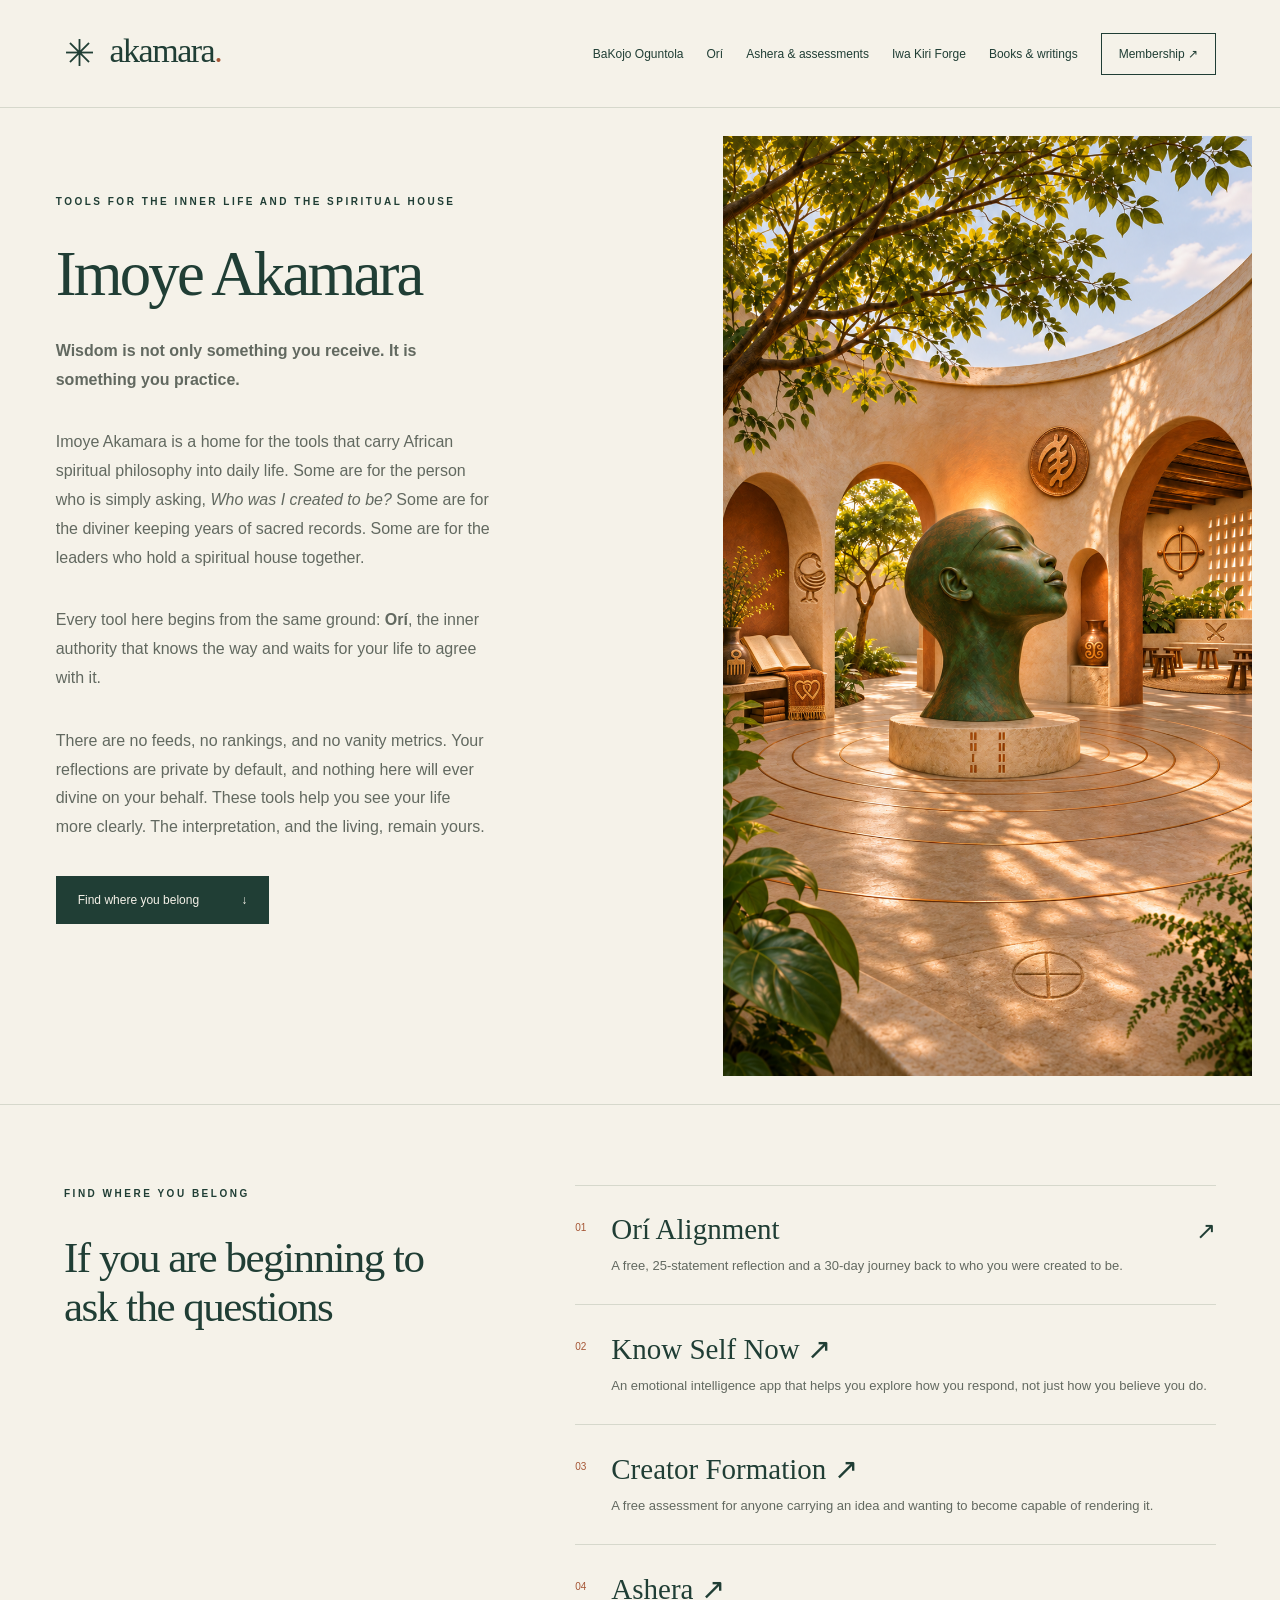
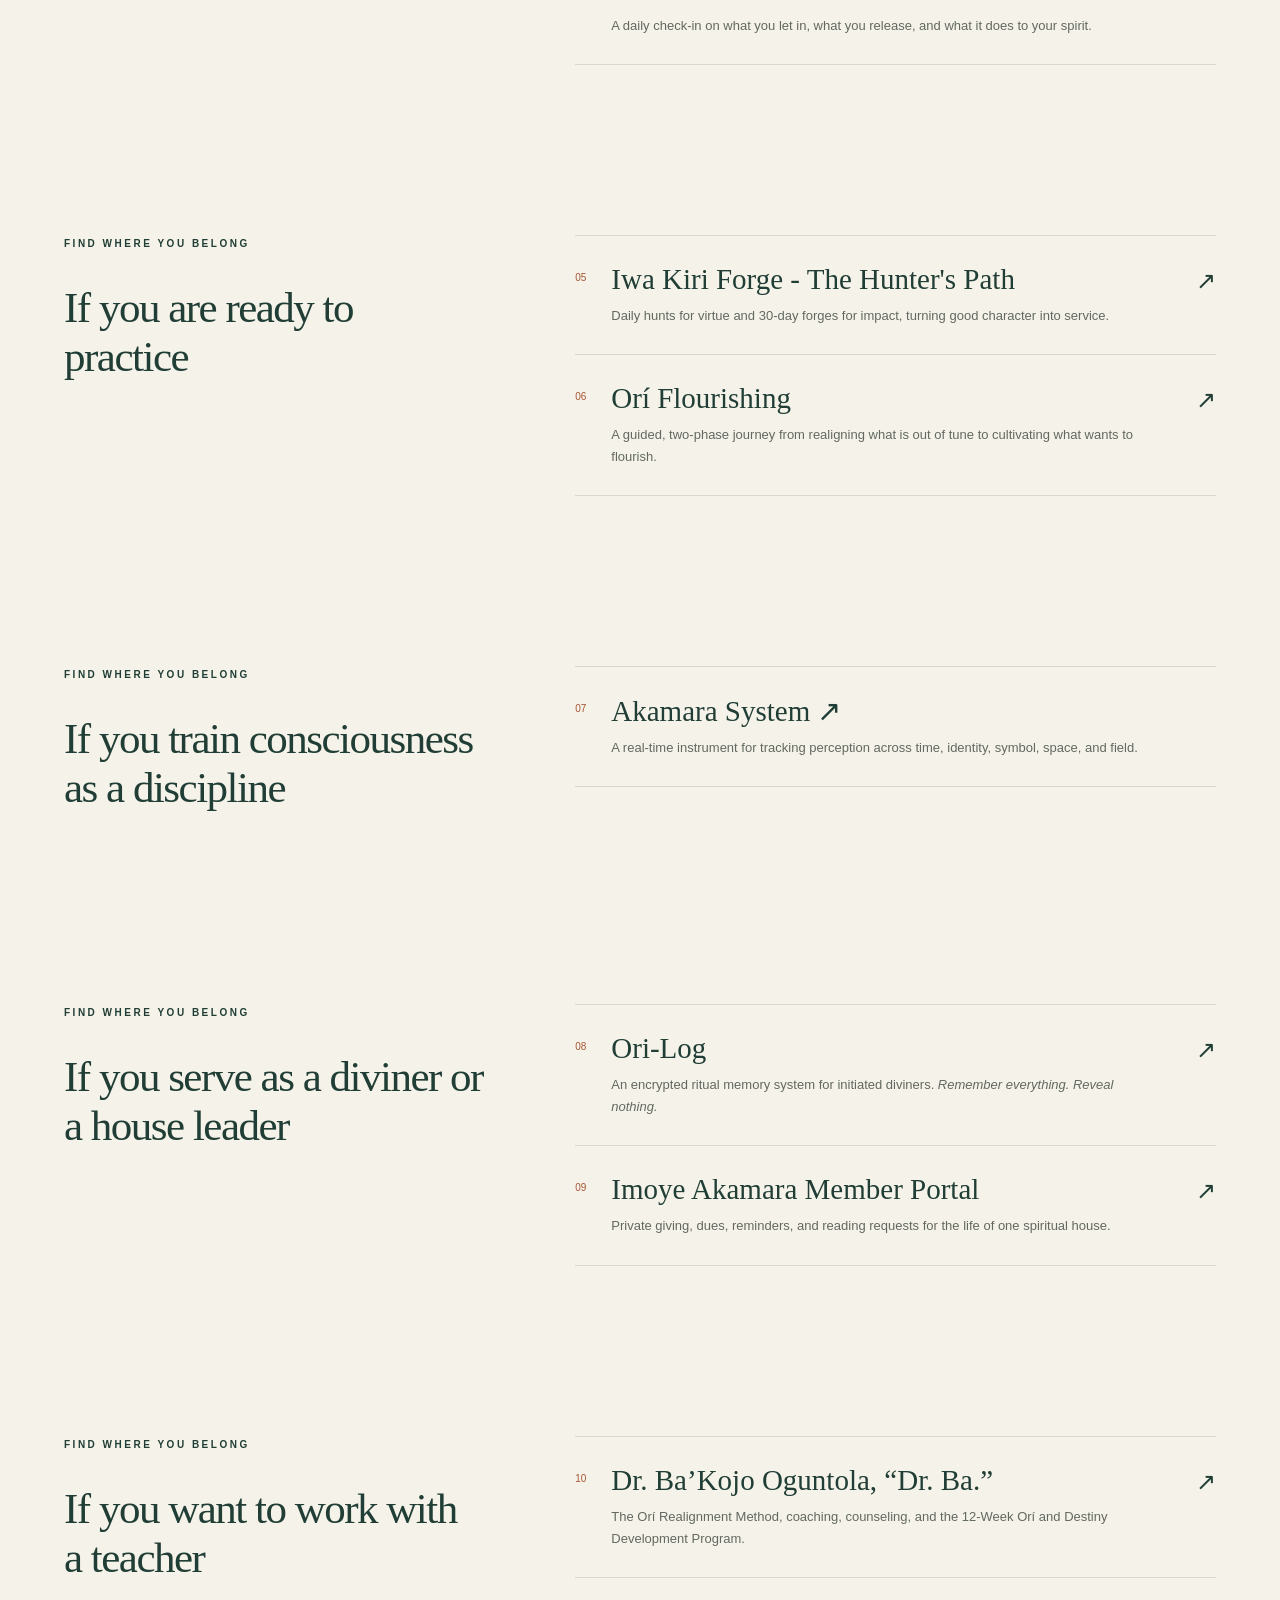
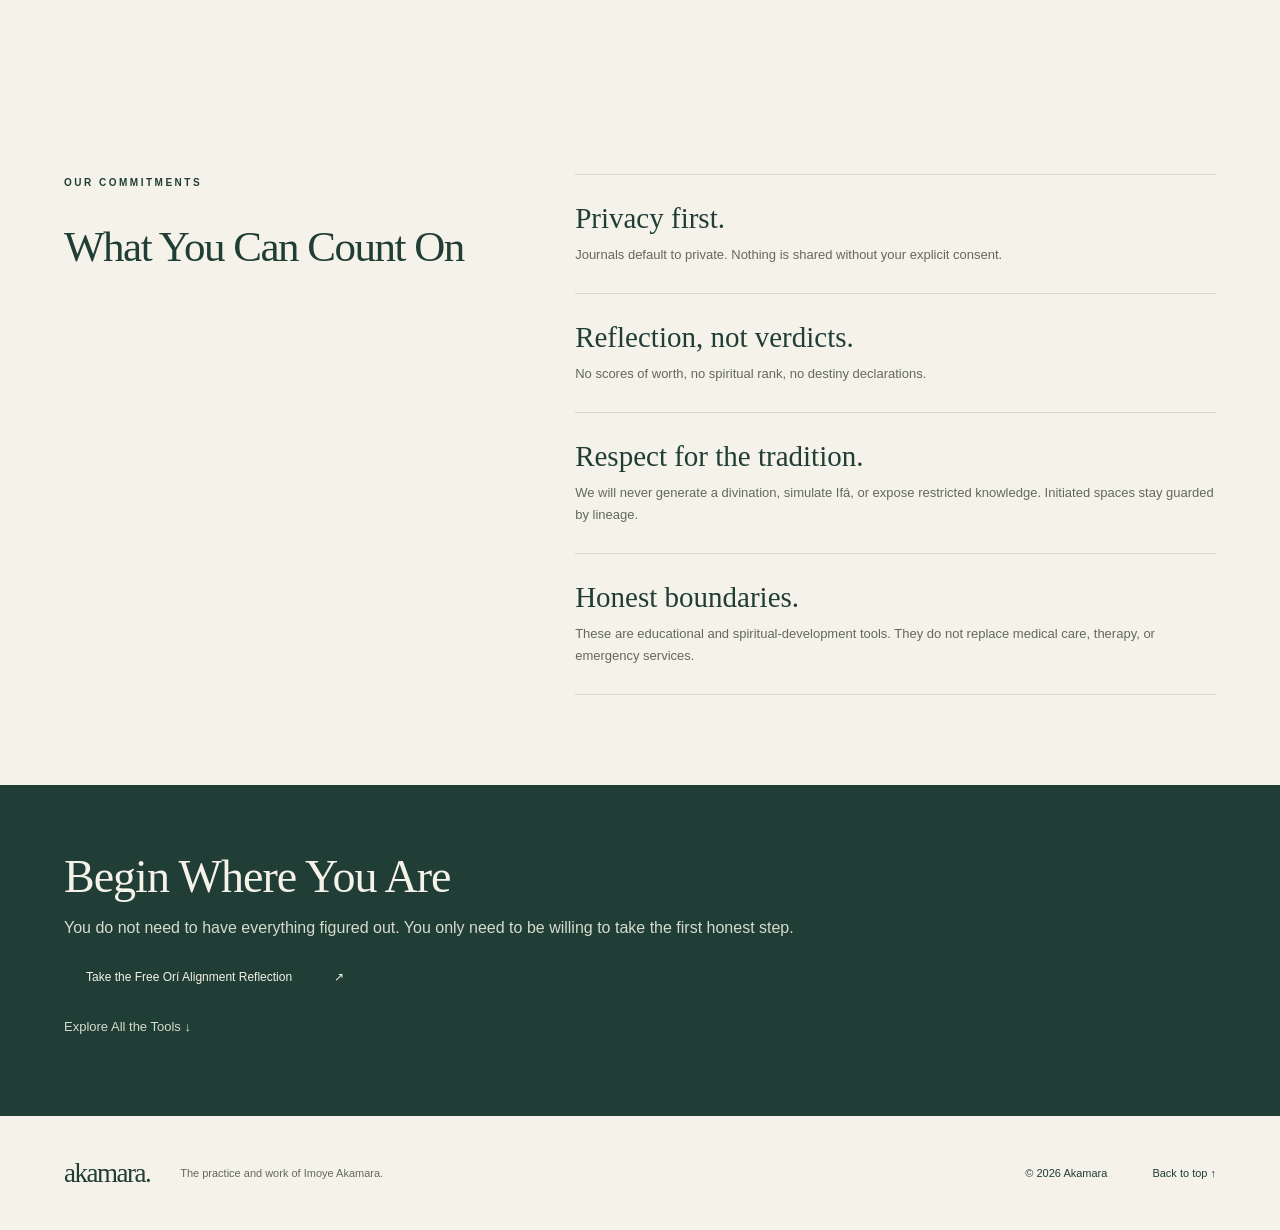
==== index.html @ 1b60354b "Update membership link to external portal" ====
<!doctype html>
<html lang="en">
<head>
  <meta charset="utf-8">
  <meta name="viewport" content="width=device-width, initial-scale=1">
  <title>Imoye Akamara | Tools for the Inner Life and the Spiritual House</title>
  <meta name="description" content="Tools that carry African spiritual philosophy into daily life, grounded in Orí: reflection, practice, sacred records, and spiritual community.">
  <meta name="theme-color" content="#203e35">
  <link rel="icon" href="images/favicon.svg" type="image/svg+xml">
  <link rel="stylesheet" href="styles.css">
  <script src="script.js" defer></script>
</head>
<body>
  <a class="skip" href="#main">Skip to content</a>

  <header>
    <a class="brand" href="index.html" aria-label="Akamara home">
      <span class="brand-mark" aria-hidden="true">✳</span>
      akamara<span class="brand-dot">.</span>
    </a>

    <button
      class="menu-toggle"
      aria-expanded="false"
      aria-controls="navigation"
    >Menu</button>

    <nav id="navigation" aria-label="Main navigation">
      <a href="bakojo-oguntola.html">BaKojo Oguntola</a>
      <a href="ori.html">Orí</a>
<a href="asera.html">Ashera &amp; assessments</a>
      <a href="iwakiri-forge.html">Iwa Kiri Forge</a>
      <a href="books.html">Books &amp; writings</a>
      <a class="membership" href="membership.html">Membership ↗</a>
    </nav>
  </header>

  <main id="main">
    <section class="hero" aria-labelledby="home-title">
      <div class="hero-copy">
        <p class="eyebrow">TOOLS FOR THE INNER LIFE AND THE SPIRITUAL HOUSE</p>

        <h1 id="home-title">Imoye Akamara</h1>

        <p class="intro">
          <strong>Wisdom is not only something you receive.
          It is something you practice.</strong>
        </p>

        <p class="intro">
          Imoye Akamara is a home for the tools that carry African
          spiritual philosophy into daily life. Some are for the person
          who is simply asking, <em>Who was I created to be?</em>
          Some are for the diviner keeping years of sacred records.
          Some are for the leaders who hold a spiritual house together.
        </p>

        <p class="intro">
          Every tool here begins from the same ground:
          <strong>Orí</strong>, the inner authority that knows the way
          and waits for your life to agree with it.
        </p>

        <p class="intro">
          There are no feeds, no rankings, and no vanity metrics.
          Your reflections are private by default, and nothing here
          will ever divine on your behalf. These tools help you see
          your life more clearly. The interpretation, and the living,
          remain yours.
        </p>

        <a class="button" href="#explore">
          Find where you belong <span aria-hidden="true">↓</span>
        </a>
      </div>

      <div class="art" aria-hidden="true">
        <div class="orbit orbit-one"></div>
        <div class="orbit orbit-two"></div>
        <div class="orbit orbit-three"></div>
        <div class="seed"></div>
        <span class="art-label">AKAMARA / AN EVOLVING PRACTICE</span>
        <span class="art-cross">+</span>
      </div>
    </section>

    <section class="directory" id="explore" aria-labelledby="explore-title">
      <div class="section-heading">
        <p class="eyebrow">FIND WHERE YOU BELONG</p>
        <h2 id="explore-title">If you are beginning to ask the questions</h2>
      </div>

      <div class="entries">
        <a class="entry" href="ori.html#ori-alignment">
          <span class="number">01</span>
          <div>
            <h3>Orí Alignment</h3>
            <p>
              A free, 25-statement reflection and a 30-day journey
              back to who you were created to be.
            </p>
          </div>
          <span class="arrow" aria-hidden="true">↗</span>
        </a>

        <article class="entry">
          <span class="number">02</span>
          <div>
<h3><a href="https://know-self-pulse.base44.app">Know Self Now ↗</a></h3>
           <p>
  An emotional intelligence app that helps you explore
  how you respond, not just how you believe you do.
</p>
          </div>
        </article>

        <article class="entry">
          <span class="number">03</span>
          <div>
<h3><a href="https://become-creator.base44.app">Creator Formation ↗</a></h3>
            <p>
              A free assessment for anyone carrying an idea and
              wanting to become capable of rendering it.
            </p>
          </div>
        </article>

        <article class="entry">
          <span class="number">04</span>
          <div>
<h3><a href="https://ashera.base44.app">Ashera ↗</a></h3>
            <p>
              A daily check-in on what you let in, what you release,
              and what it does to your spirit.
            </p>
          </div>
        </article>
      </div>
    </section>

    <section class="directory" aria-labelledby="practice-title">
      <div class="section-heading">
        <p class="eyebrow">FIND WHERE YOU BELONG</p>
        <h2 id="practice-title">If you are ready to practice</h2>
      </div>

      <div class="entries">
<a class="entry" href="https://iwa-kiri-forge-753a45e7.base44.app">
  <span class="number">05</span>
          <div>
<h3>Iwa Kiri Forge - The Hunter's Path</h3>
            <p>
              Daily hunts for virtue and 30-day forges for impact,
              turning good character into service.
            </p>
          </div>
          <span class="arrow" aria-hidden="true">↗</span>
        </a>

<a class="entry" href="https://ori-path-flow.base44.app">
  <span class="number">06</span>
          <div>
            <h3>Orí Flourishing</h3>
            <p>
              A guided, two-phase journey from realigning what is
              out of tune to cultivating what wants to flourish.
            </p>
          </div>
          <span class="arrow" aria-hidden="true">↗</span>
        </a>
      </div>
    </section>

    <section class="directory" aria-labelledby="consciousness-title">
      <div class="section-heading">
        <p class="eyebrow">FIND WHERE YOU BELONG</p>
        <h2 id="consciousness-title">
          If you train consciousness as a discipline
        </h2>
      </div>

      <div class="entries">
        <article class="entry">
          <span class="number">07</span>
          <div>
<h3><a href="https://akamara-ori-path.base44.app">Akamara System ↗</a></h3>
            <p>
              A real-time instrument for tracking perception across
              time, identity, symbol, space, and field.
            </p>
          </div>
        </article>
      </div>
    </section>

    <section class="directory" aria-labelledby="house-title">
      <div class="section-heading">
        <p class="eyebrow">FIND WHERE YOU BELONG</p>
        <h2 id="house-title">
          If you serve as a diviner or a house leader
        </h2>
      </div>

      <div class="entries">
<a class="entry" href="https://ori-log-0d031eff.base44.app">
  <span class="number">08</span>
          <div>
            <h3>Ori-Log</h3>
            <p>
              An encrypted ritual memory system for initiated diviners.
              <em>Remember everything. Reveal nothing.</em>
            </p>
          </div>
          <span class="arrow" aria-hidden="true">↗</span>
        </a>

<a class="entry" href="https://house-steward-flow.base44.app">
  <span class="number">09</span>
          <div>
            <h3>Imoye Akamara Member Portal</h3>
            <p>
              Private giving, dues, reminders, and reading requests
              for the life of one spiritual house.
            </p>
          </div>
          <span class="arrow" aria-hidden="true">↗</span>
        </a>
      </div>
    </section>

    <section class="directory" aria-labelledby="teacher-title">
      <div class="section-heading">
        <p class="eyebrow">FIND WHERE YOU BELONG</p>
        <h2 id="teacher-title">If you want to work with a teacher</h2>
      </div>

      <div class="entries">
        <a class="entry" href="bakojo-oguntola.html">
          <span class="number">10</span>
          <div>
            <h3>Dr. Ba’Kojo Oguntola, “Dr. Ba.”</h3>
            <p>
              The Orí Realignment Method, coaching, counseling,
              and the 12-Week Orí and Destiny Development Program.
            </p>
          </div>
          <span class="arrow" aria-hidden="true">↗</span>
        </a>
      </div>
    </section>

    <section class="directory" aria-labelledby="commitments-title">
      <div class="section-heading">
        <p class="eyebrow">OUR COMMITMENTS</p>
        <h2 id="commitments-title">What You Can Count On</h2>
      </div>

      <div class="entries">
        <article class="entry">
          <div>
            <h3>Privacy first.</h3>
            <p>
              Journals default to private. Nothing is shared
              without your explicit consent.
            </p>
          </div>
        </article>

        <article class="entry">
          <div>
            <h3>Reflection, not verdicts.</h3>
            <p>
              No scores of worth, no spiritual rank,
              no destiny declarations.
            </p>
          </div>
        </article>

        <article class="entry">
          <div>
            <h3>Respect for the tradition.</h3>
            <p>
              We will never generate a divination, simulate Ifá,
              or expose restricted knowledge. Initiated spaces
              stay guarded by lineage.
            </p>
          </div>
        </article>

        <article class="entry">
          <div>
            <h3>Honest boundaries.</h3>
            <p>
              These are educational and spiritual-development tools.
              They do not replace medical care, therapy,
              or emergency services.
            </p>
          </div>
        </article>
      </div>
    </section>

    <section class="band" aria-labelledby="begin-title">
      <h2 id="begin-title">Begin Where You Are</h2>

      <p>
        You do not need to have everything figured out.
        You only need to be willing to take the first honest step.
      </p>

      <p>
      <a class="button" href="https://imoye-ori-path.base44.app">
          Take the Free Orí Alignment Reflection
          <span aria-hidden="true">↗</span>
        </a>
      </p>

      <p>
        <a class="text-link" href="#explore">Explore All the Tools ↓</a>
      </p>
    </section>
  </main>

  <footer>
    <a class="brand" href="index.html">akamara.</a>
    <p>The practice and work of Imoye Akamara.</p>
    <span>© <span data-year>2026</span> Akamara</span>
    <a href="#main">Back to top ↑</a>
  </footer>
</body>
</html>
---- styles.css ----
:root {
  --paper: #f5f2e9;
  --ink: #203e35;
  --muted: #626960;
  --line: #d6d8cc;
  --copper: #a55635;
}

* {
  box-sizing: border-box;
}

html {
  scroll-behavior: smooth;
}

body {
  margin: 0;
  background: var(--paper);
  color: var(--ink);
  font-family: Arial, Helvetica, sans-serif;
  font-size: 16px;
}

a {
  color: inherit;
  text-decoration: none;
}

a,
button {
  touch-action: manipulation;
}

a:focus-visible,
button:focus-visible {
  outline: 3px solid var(--copper);
  outline-offset: 6px;
}

header {
  min-height: 108px;
  display: flex;
  align-items: center;
  justify-content: space-between;
  gap: 30px;
  padding: 24px 5%;
  border-bottom: 1px solid var(--line);
}

.brand {
  font-family: Georgia, serif;
  font-size: 34px;
  letter-spacing: -1.5px;
  white-space: nowrap;
}

.brand-mark {
  font-size: 37px;
  vertical-align: middle;
  margin-right: 9px;
}

.brand-dot {
  color: var(--copper);
}

nav {
  display: flex;
  align-items: center;
  gap: 23px;
  font-size: 12px;
}

nav a:hover,
nav a[aria-current] {
  color: var(--copper);
}

.membership {
  border: 1px solid var(--ink);
  padding: 13px 17px;
}

.menu-toggle {
  display: none;
}

.hero {
  display: grid;
  grid-template-columns: 1.3fr 1fr;
  min-height: 640px;
  border-bottom: 1px solid var(--line);
}

.hero-copy {
  padding: 85px 7.7% 75px;
}

.eyebrow {
  font-size: 10px;
  letter-spacing: 2.5px;
  font-weight: 600;
  line-height: 1.8;
  margin: 0 0 30px;
}

h1,
h2,
h3 {
  font-family: Georgia, "Times New Roman", serif;
  font-weight: 400;
}

h1 {
  font-size: clamp(46px, 4.9vw, 78px);
  line-height: 1.08;
  letter-spacing: -2.8px;
  margin: 0 0 28px;
}

.intro {
  font-size: 16px;
  line-height: 1.8;
  max-width: 435px;
  color: var(--muted);
  margin-bottom: 34px;
}

.button {
  background: var(--ink);
  color: var(--paper);
  padding: 17px 22px;
  display: inline-flex;
  gap: 42px;
  font-size: 12px;
  align-items: center;
}

.button:hover {
  background: #34594b;
}

.text-link {
  font-size: 13px;
  border-bottom: 1px solid var(--ink);
  padding-bottom: 8px;
}

.art {
  position: relative;
  overflow: hidden;
  background: #e7e8db;
  margin: 28px 28px 28px 0;
  display: grid;
  place-items: center;
  min-height: 450px;
}

.orbit {
  position: absolute;
  border: 1px solid #8e9e84;
  border-radius: 50%;
  width: 330px;
  height: 330px;
}

.orbit-one {
  transform: rotate(-28deg) scaleX(.56);
}

.orbit-two {
  transform: rotate(28deg) scaleX(.56);
}

.orbit-three {
  width: 260px;
  height: 260px;
  border-color: #a6af97;
}

.seed {
  width: 108px;
  height: 180px;
  border-radius: 60% 40% 60% 40%;
  background: var(--ink);
  transform: rotate(26deg);
  box-shadow: 20px 13px 0 -5px #ad6347;
  z-index: 1;
}

.art::before,
.art::after {
  content: "";
  position: absolute;
  background: #bbc3ac;
}

.art::before {
  height: 1px;
  width: 80%;
  top: 50%;
}

.art::after {
  height: 70%;
  width: 1px;
  left: 50%;
}

.art-label {
  position: absolute;
  bottom: 26px;
  left: 28px;
  font-size: 8px;
  letter-spacing: 2px;
}

.art-cross {
  position: absolute;
  top: 22px;
  right: 28px;
  color: var(--copper);
  font-size: 28px;
}

.directory {
  padding: 80px 5% 90px;
  display: grid;
  grid-template-columns: .85fr 1.3fr;
  gap: 8%;
}

.section-heading h2,
.coming h2 {
  font-size: 43px;
  letter-spacing: -1.5px;
  margin: 0 0 22px;
}

.section-heading p:not(.eyebrow),
.coming > p:not(.eyebrow) {
  color: var(--muted);
  line-height: 1.8;
  max-width: 360px;
}

.entry {
  display: flex;
  gap: 25px;
  padding: 27px 0;
  border-top: 1px solid var(--line);
  position: relative;
}

.entry:last-child {
  border-bottom: 1px solid var(--line);
}

a.entry:hover h3 {
  color: var(--copper);
}

.number {
  font-size: 10px;
  color: var(--copper);
  padding-top: 9px;
}

.entry h3 {
  font-size: 29px;
  margin: 0 0 9px;
}

.entry p {
  font-size: 13px;
  line-height: 1.7;
  color: var(--muted);
  margin: 0;
}

.arrow {
  margin-left: auto;
  font-size: 24px;
  padding: 4px 0 0 12px;
}

.status {
  display: inline-block;
  font-size: 10px;
  text-transform: uppercase;
  letter-spacing: 1.5px;
  margin-top: 17px;
  border: 1px solid var(--line);
  padding: 7px 10px;
  color: var(--muted);
}

.band {
  background: var(--ink);
  color: var(--paper);
  padding: 65px 5%;
  position: relative;
}

.band h2 {
  font-size: 46px;
  margin: 0 0 15px;
  letter-spacing: -1px;
}

.band > p:not(.eyebrow) {
  color: #d5dbce;
}

.band .eyebrow {
  color: #bbc9b6;
}

.light {
  background: var(--paper);
  color: var(--ink);
  position: absolute;
  right: 5%;
  top: 45%;
}

.light:hover {
  background: #e0e4d4;
}

.coming {
  padding: 75px 5% 95px;
}

.coming > p:not(.eyebrow) {
  max-width: 560px;
}

footer {
  padding: 40px 5%;
  display: flex;
  align-items: center;
  gap: 30px;
  font-size: 11px;
  flex-wrap: wrap;
}

footer .brand {
  font-size: 27px;
}

footer p {
  color: var(--muted);
  margin-right: auto;
}

footer > a:last-child {
  margin-left: 15px;
}

.skip {
  position: fixed;
  top: -80px;
  left: 12px;
  background: var(--ink);
  color: white;
  padding: 15px;
  z-index: 10;
}

.skip:focus {
  top: 12px;
}

@media (min-width: 1600px) {
  body {
    max-width: 1600px;
    margin: auto;
  }
}

@media (max-width: 1100px) {
  header {
    flex-wrap: wrap;
  }

  nav {
    flex-wrap: wrap;
    gap: 20px;
  }

  .hero {
    min-height: 560px;
  }

  .hero-copy {
    padding-top: 60px;
  }

  .art {
    min-height: 400px;
  }

  .orbit {
    width: 260px;
    height: 260px;
  }

  .orbit-three {
    width: 210px;
    height: 210px;
  }
}

@media (max-width: 720px) {
  header {
    min-height: 85px;
    padding: 20px 6%;
  }

  .brand {
    font-size: 30px;
  }

  .menu-toggle {
    display: block;
    background: none;
    border: 1px solid var(--ink);
    color: var(--ink);
    padding: 10px 14px;
  }

  nav {
    width: 100%;
    display: flex;
    flex-direction: column;
    align-items: stretch;
    gap: 0;
  }

  nav a {
    padding: 14px 0;
    border-top: 1px solid var(--line);
  }

  nav .membership {
    padding: 14px;
    margin-top: 10px;
  }

  .js nav:not(.open) {
    display: none;
  }

  .hero {
    grid-template-columns: 1fr;
  }

  .hero-copy {
    padding: 55px 6% 40px;
  }

  h1 {
    font-size: 49px;
    letter-spacing: -2px;
  }

  .art {
    margin: 0 6% 30px;
    min-height: 330px;
  }

  .directory {
    padding: 55px 6%;
    grid-template-columns: 1fr;
    gap: 28px;
  }

  .section-heading h2 {
    font-size: 37px;
  }

  .section-heading .eyebrow {
    margin-bottom: 18px;
  }

  .entry h3 {
    font-size: 27px;
  }

  .band {
    padding: 50px 6%;
  }

  .band h2 {
    font-size: 37px;
  }

  .light {
    position: static;
    margin-top: 18px;
  }

  .coming {
    padding: 50px 6% 70px;
  }

  footer {
    padding: 35px 6%;
    gap: 20px;
  }

  footer p {
    width: 100%;
    order: 2;
    margin: 0;
  }

  footer > a:last-child {
    margin-left: auto;
  }
}

@media (prefers-reduced-motion: reduce) {
  html {
    scroll-behavior: auto;
  }
}
/* Sanctuary artwork across all pages */
.art {
  min-height: 0;
  aspect-ratio: 9 / 16;
  align-self: center;
  background: url("images/images/akamara-sanctuary.png")
    center / contain no-repeat;
}

.art > * {
  display: none;
}

.art::before,
.art::after {
  content: none;
}
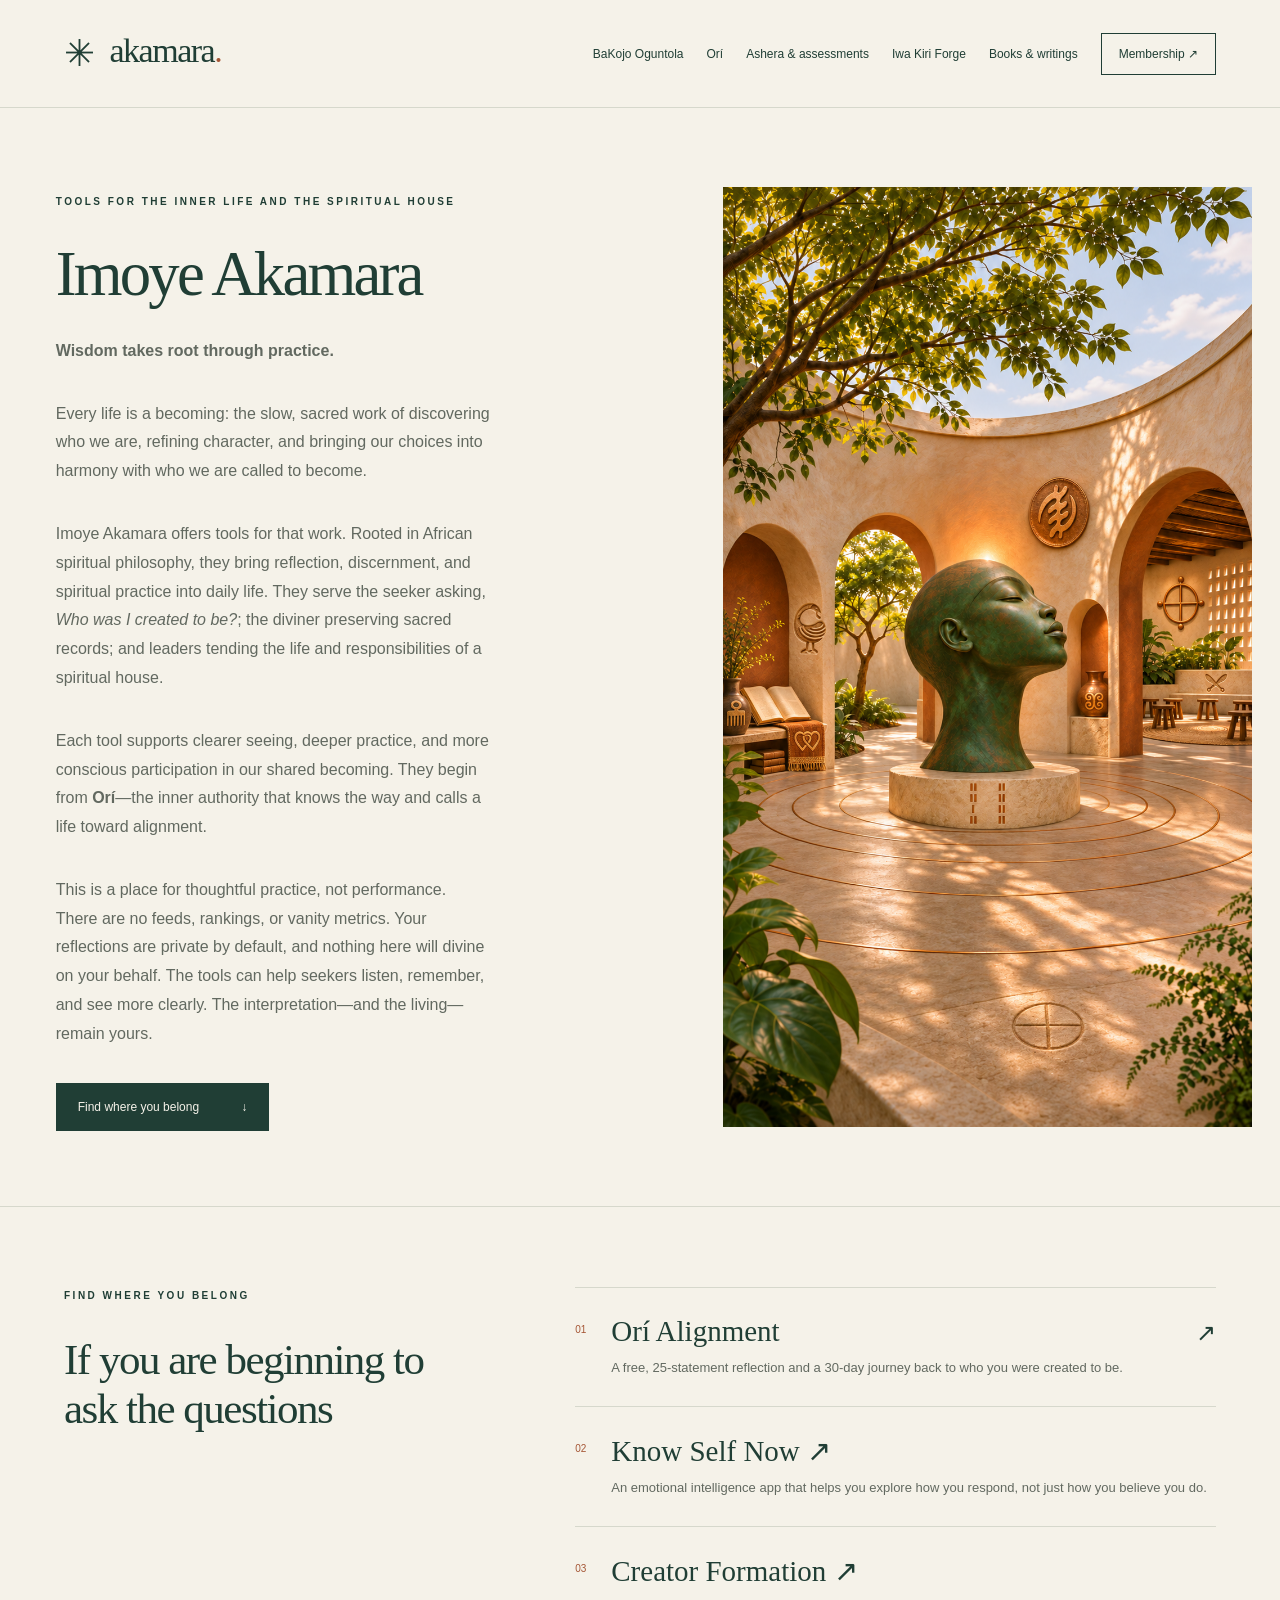
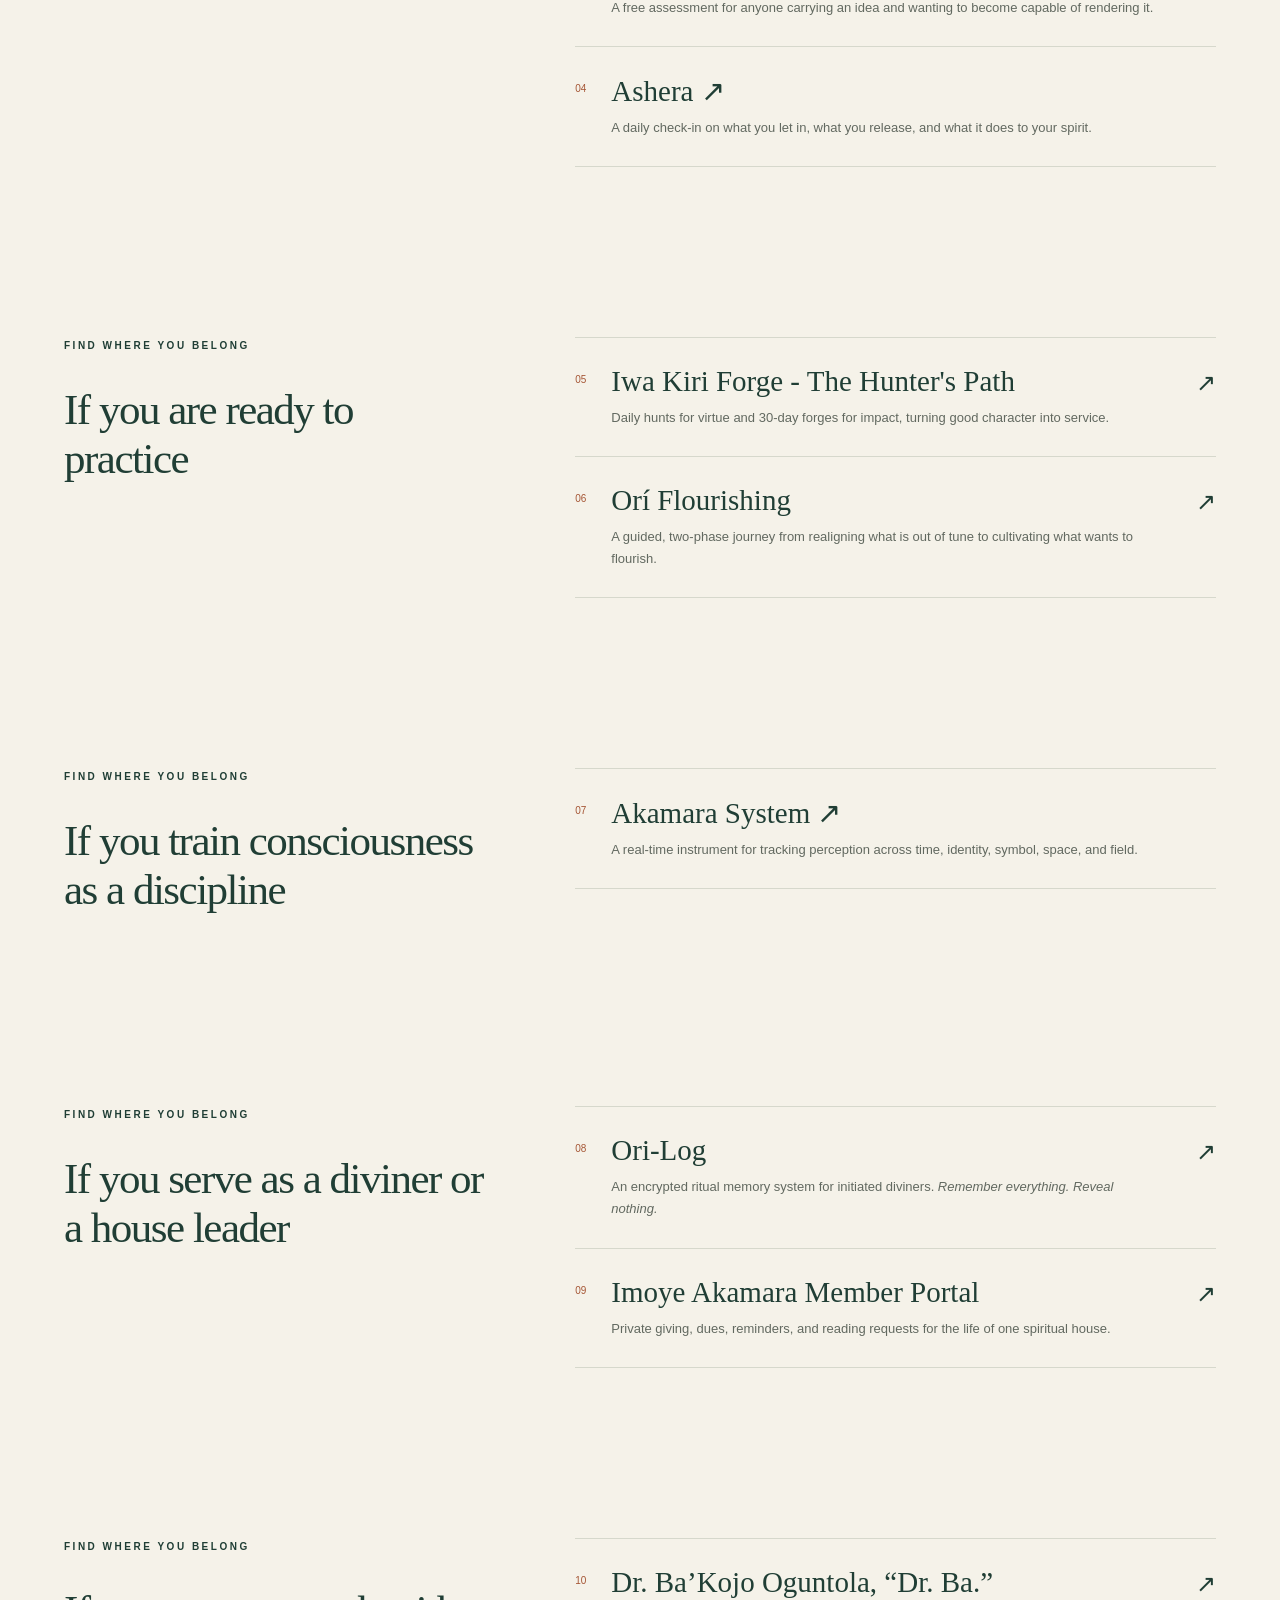
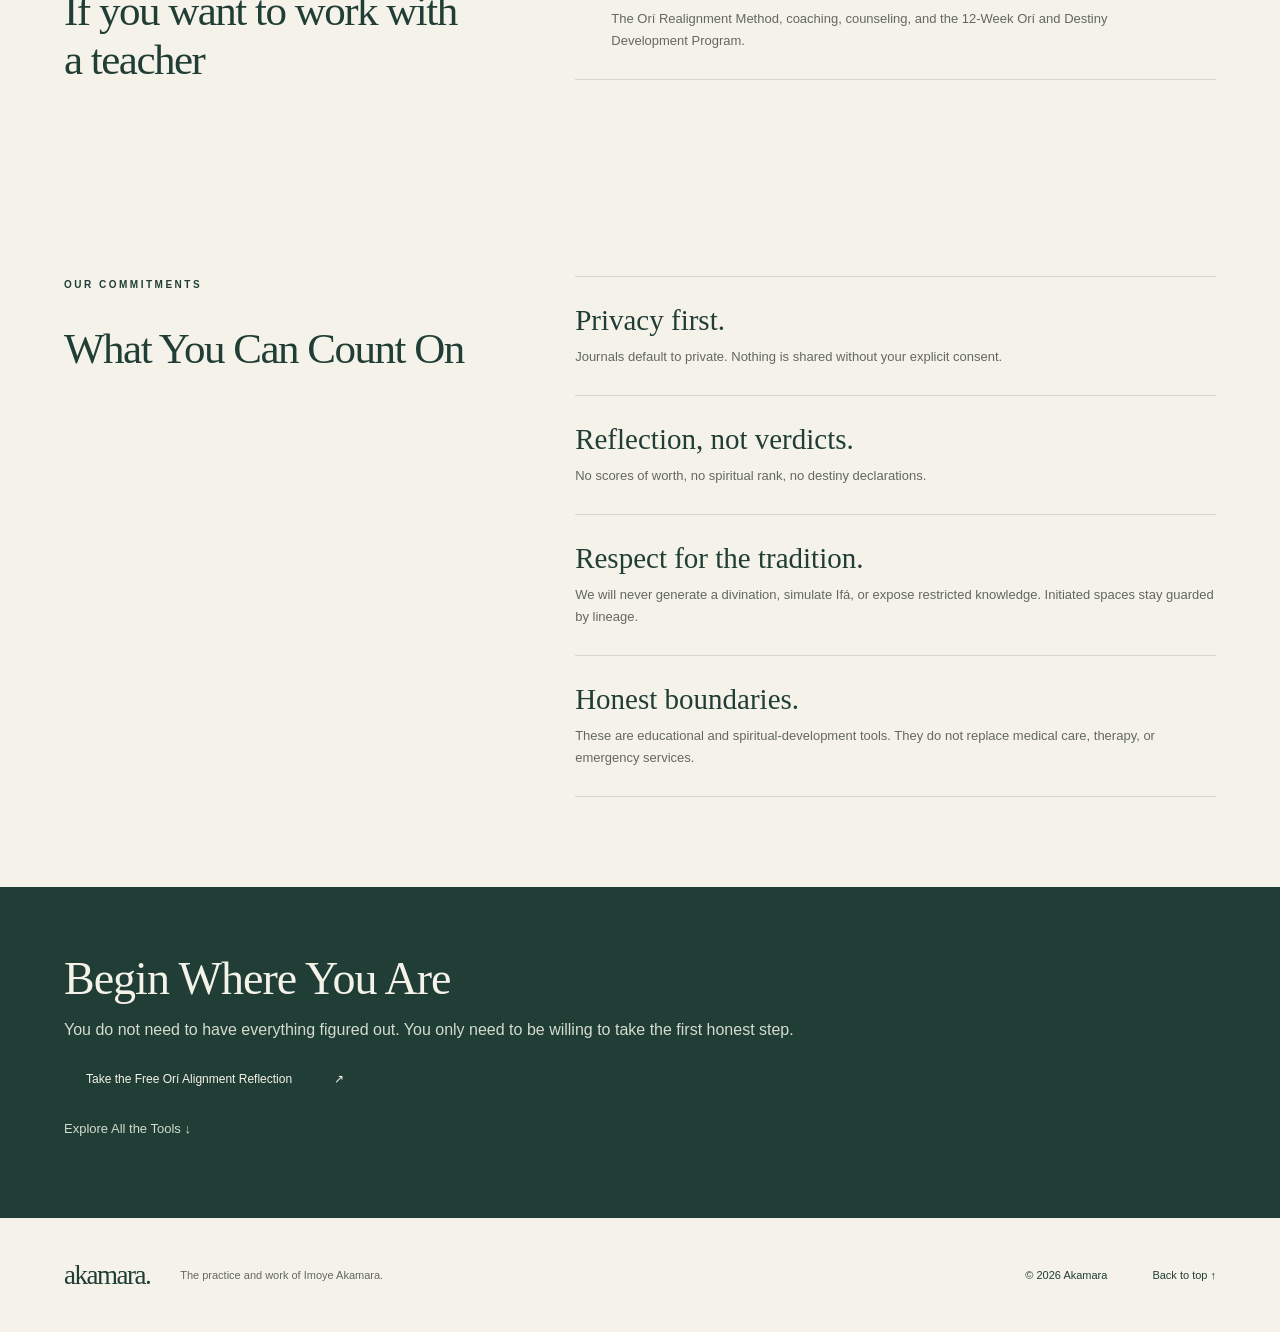
==== commit 5e9dc98a: "Update homepage introduction Updated text content in the hero section for clarity and emphasis." ====
--- a/index.html
+++ b/index.html
@@ -37,42 +37,51 @@
 
   <main id="main">
     <section class="hero" aria-labelledby="home-title">
-      <div class="hero-copy">
-        <p class="eyebrow">TOOLS FOR THE INNER LIFE AND THE SPIRITUAL HOUSE</p>
-
-        <h1 id="home-title">Imoye Akamara</h1>
-
-        <p class="intro">
-          <strong>Wisdom is not only something you receive.
-          It is something you practice.</strong>
-        </p>
-
-        <p class="intro">
-          Imoye Akamara is a home for the tools that carry African
-          spiritual philosophy into daily life. Some are for the person
-          who is simply asking, <em>Who was I created to be?</em>
-          Some are for the diviner keeping years of sacred records.
-          Some are for the leaders who hold a spiritual house together.
-        </p>
-
-        <p class="intro">
-          Every tool here begins from the same ground:
-          <strong>Orí</strong>, the inner authority that knows the way
-          and waits for your life to agree with it.
-        </p>
-
-        <p class="intro">
-          There are no feeds, no rankings, and no vanity metrics.
-          Your reflections are private by default, and nothing here
-          will ever divine on your behalf. These tools help you see
-          your life more clearly. The interpretation, and the living,
-          remain yours.
-        </p>
-
-        <a class="button" href="#explore">
-          Find where you belong <span aria-hidden="true">↓</span>
-        </a>
-      </div>
+     <div class="hero-copy">
+  <p class="eyebrow">
+    TOOLS FOR THE INNER LIFE AND THE SPIRITUAL HOUSE
+  </p>
+
+  <h1 id="home-title">Imoye Akamara</h1>
+
+  <p class="intro">
+    <strong>Wisdom takes root through practice.</strong>
+  </p>
+
+  <p class="intro">
+    Every life is a becoming: the slow, sacred work of discovering
+    who we are, refining character, and bringing our choices into
+    harmony with who we are called to become.
+  </p>
+
+  <p class="intro">
+    Imoye Akamara offers tools for that work. Rooted in African
+    spiritual philosophy, they bring reflection, discernment, and
+    spiritual practice into daily life. They serve the seeker asking,
+    <em>Who was I created to be?</em>; the diviner preserving sacred
+    records; and leaders tending the life and responsibilities of
+    a spiritual house.
+  </p>
+
+  <p class="intro">
+    Each tool supports clearer seeing, deeper practice, and more
+    conscious participation in our shared becoming. They begin
+    from <strong>Orí</strong>—the inner authority that knows the
+    way and calls a life toward alignment.
+  </p>
+
+  <p class="intro">
+    This is a place for thoughtful practice, not performance.
+    There are no feeds, rankings, or vanity metrics. Your reflections
+    are private by default, and nothing here will divine on your
+    behalf. The tools can help seekers listen, remember, and see
+    more clearly. The interpretation—and the living—remain yours.
+  </p>
+
+  <a class="button" href="#explore">
+    Find where you belong <span aria-hidden="true">↓</span>
+  </a>
+</div>
 
       <div class="art" aria-hidden="true">
         <div class="orbit orbit-one"></div>
@@ -91,8 +100,8 @@
       </div>
 
       <div class="entries">
-        <a class="entry" href="ori.html#ori-alignment">
-          <span class="number">01</span>
+<a class="entry" href="https://imoye-ori-path.base44.app">
+  <span class="number">01</span>
           <div>
             <h3>Orí Alignment</h3>
             <p>
@@ -235,8 +244,8 @@
       </div>
 
       <div class="entries">
-        <a class="entry" href="bakojo-oguntola.html">
-          <span class="number">10</span>
+<a class="entry" href="https://ori-align-path.base44.app">
+  <span class="number">10</span>
           <div>
             <h3>Dr. Ba’Kojo Oguntola, “Dr. Ba.”</h3>
             <p>
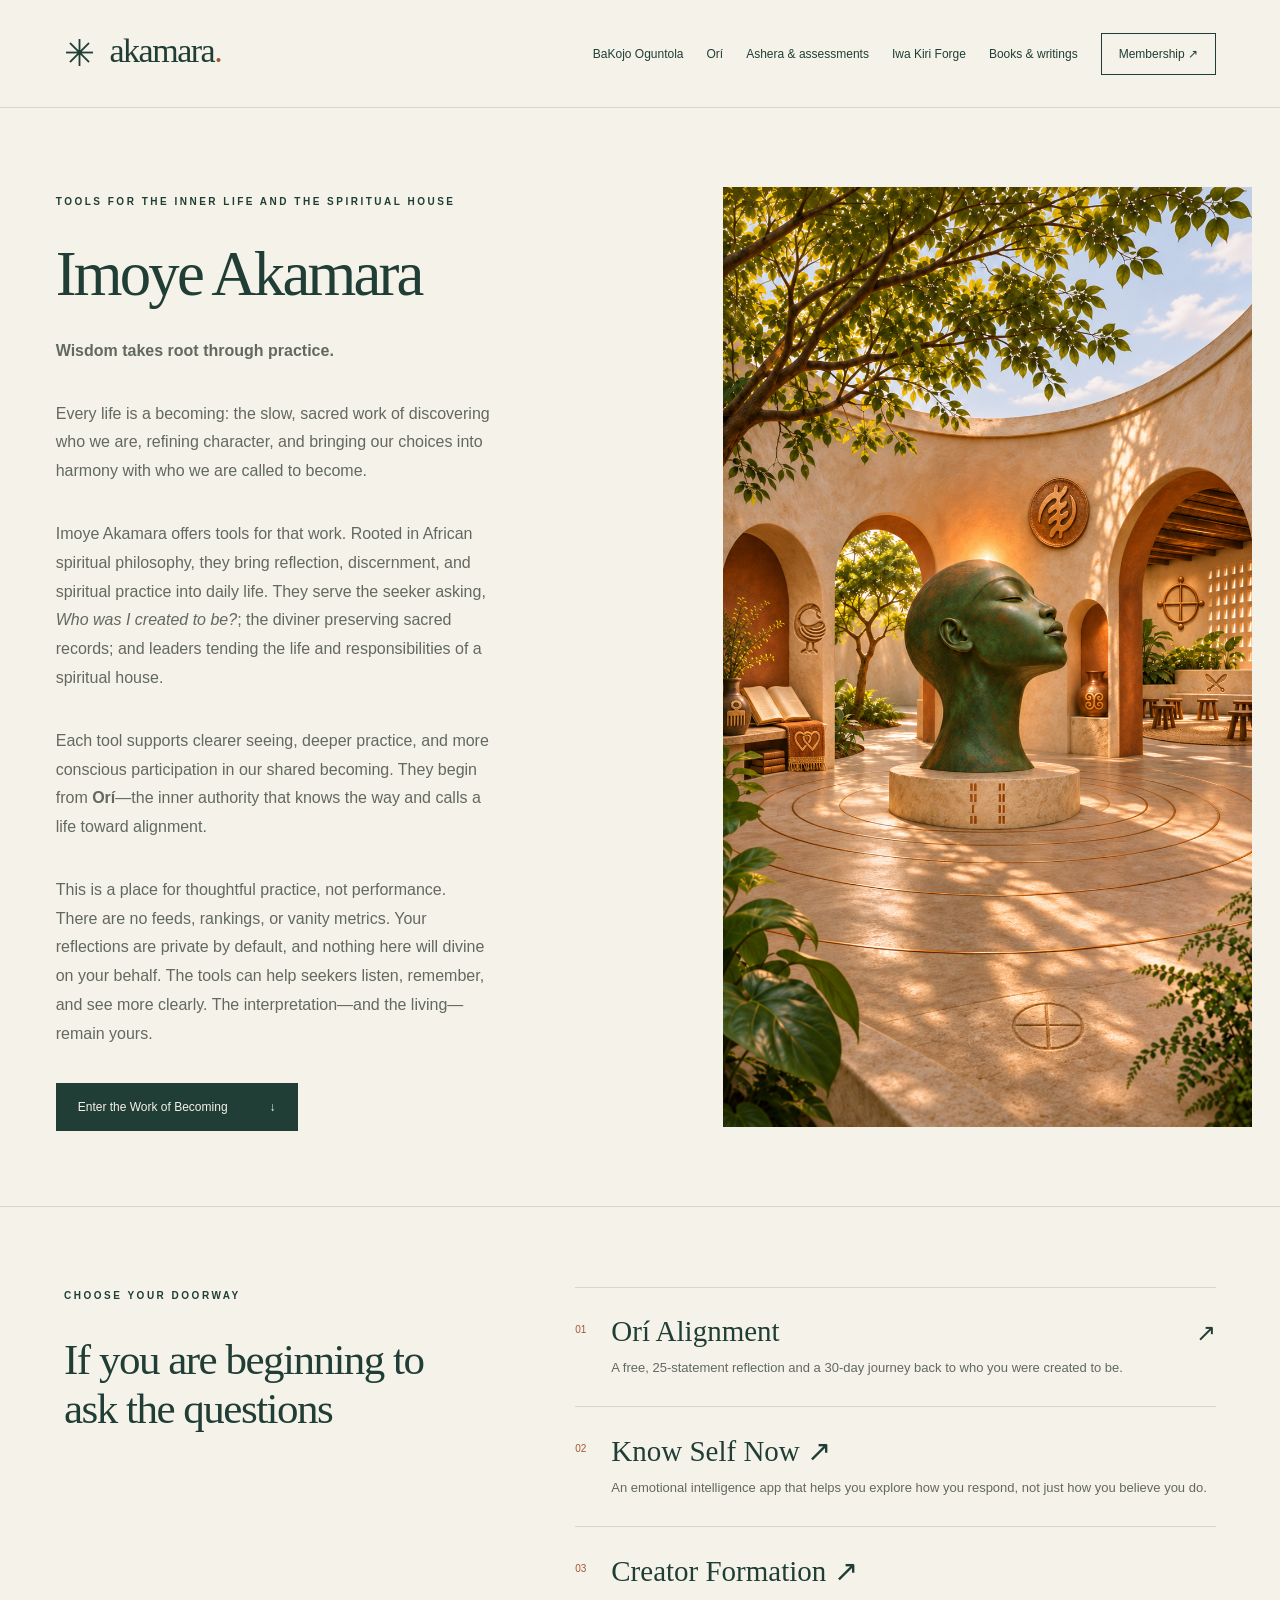
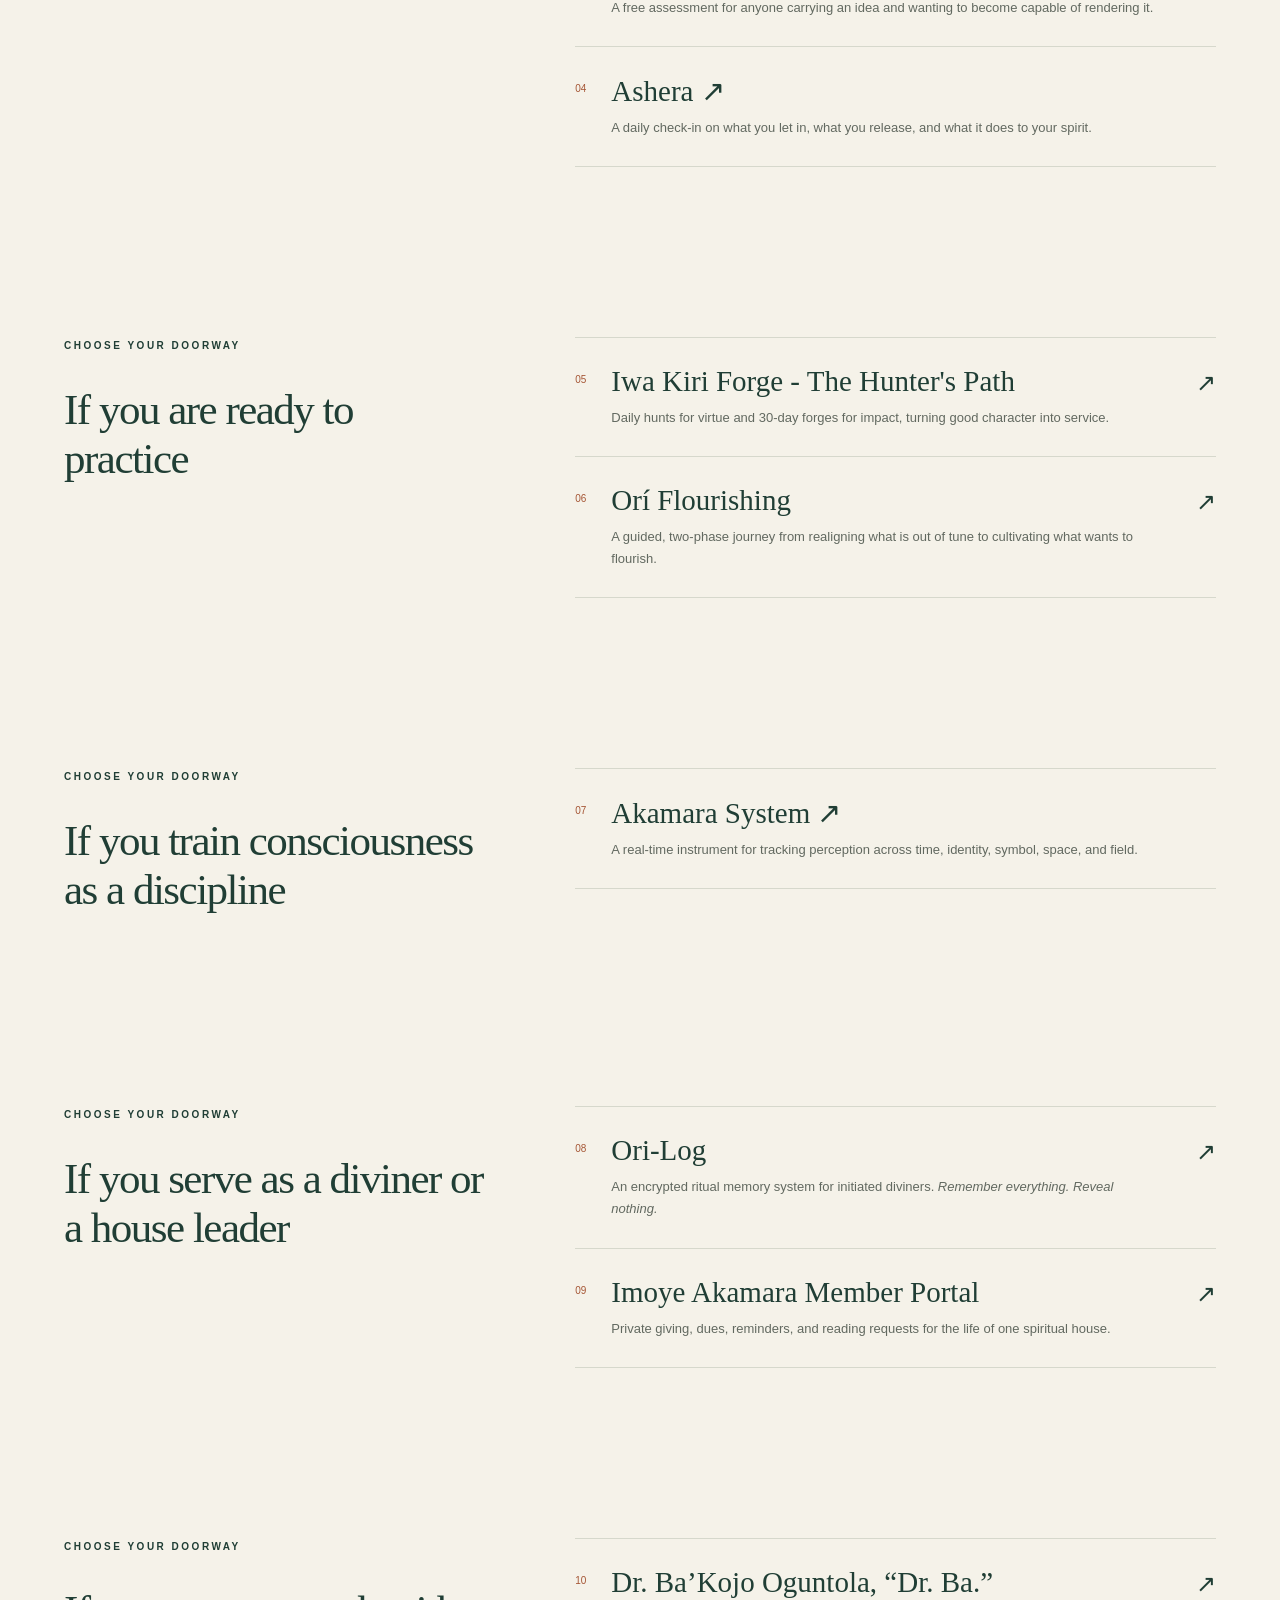
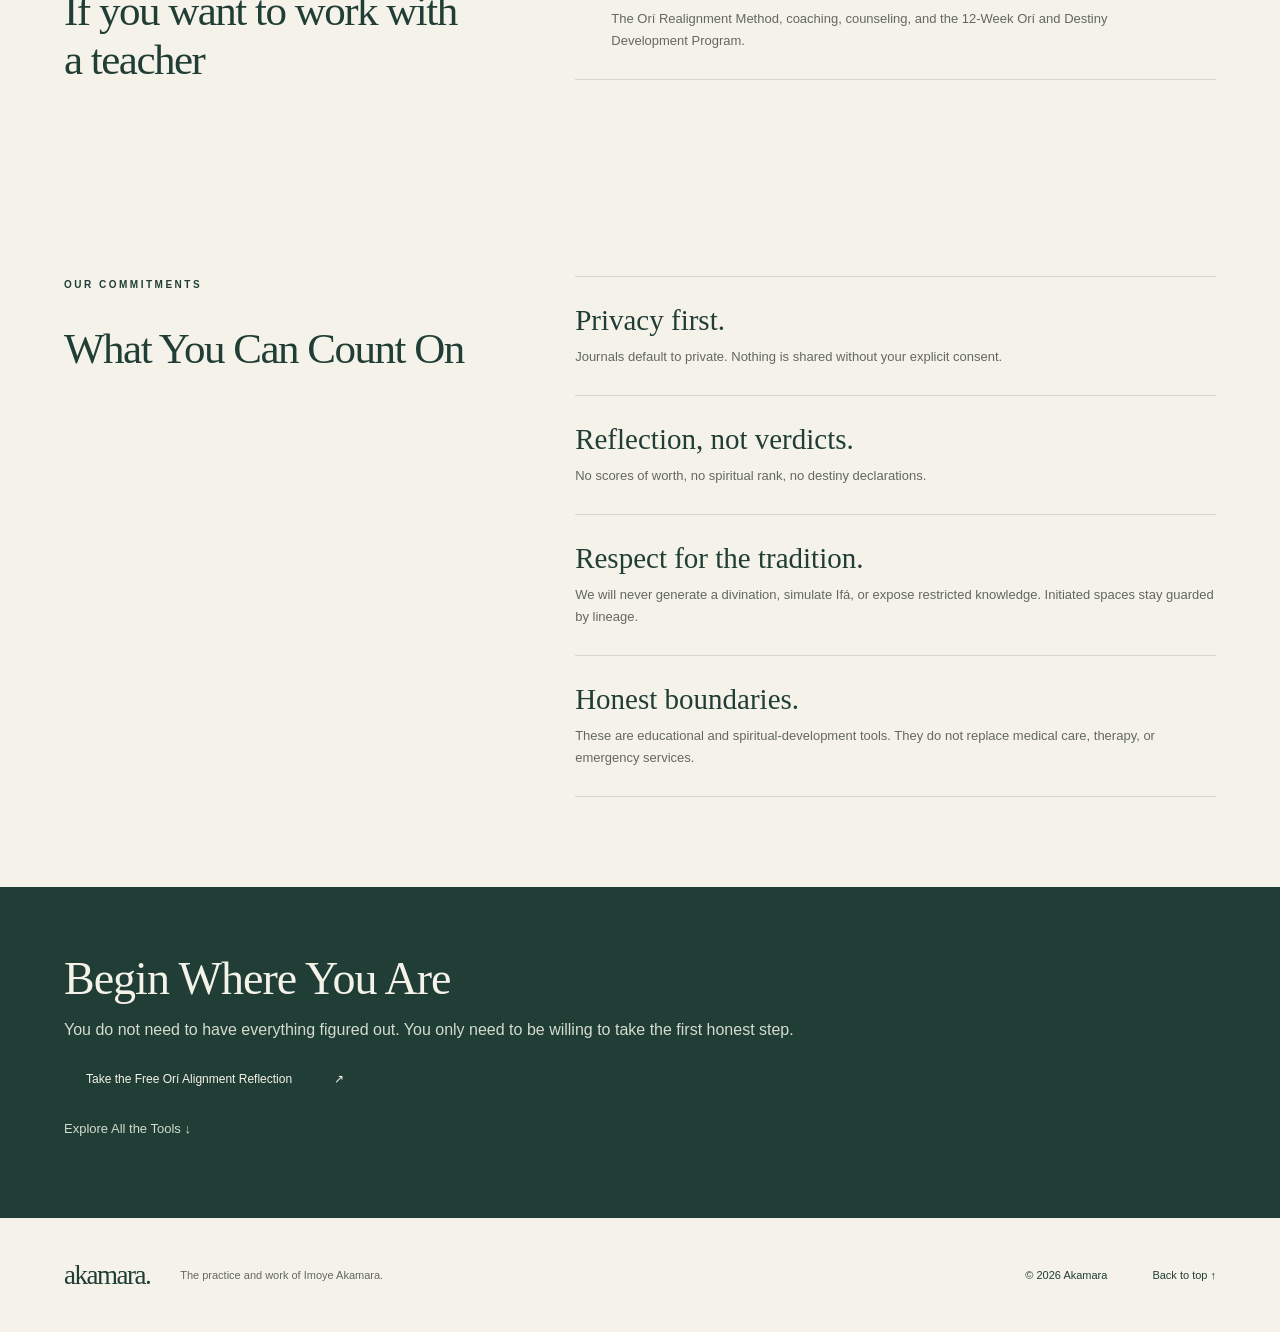
==== commit a9605e30: "Update 'Find where you belong' to 'Choose your doorway'" ====
--- a/index.html
+++ b/index.html
@@ -79,7 +79,7 @@
   </p>
 
   <a class="button" href="#explore">
-    Find where you belong <span aria-hidden="true">↓</span>
+Enter the Work of Becoming <span aria-hidden="true">↓</span>
   </a>
 </div>
 
@@ -95,7 +95,7 @@
 
     <section class="directory" id="explore" aria-labelledby="explore-title">
       <div class="section-heading">
-        <p class="eyebrow">FIND WHERE YOU BELONG</p>
+<p class="eyebrow">CHOOSE YOUR DOORWAY</p>
         <h2 id="explore-title">If you are beginning to ask the questions</h2>
       </div>
 
@@ -149,7 +149,7 @@
 
     <section class="directory" aria-labelledby="practice-title">
       <div class="section-heading">
-        <p class="eyebrow">FIND WHERE YOU BELONG</p>
+<p class="eyebrow">CHOOSE YOUR DOORWAY</p>
         <h2 id="practice-title">If you are ready to practice</h2>
       </div>
 
@@ -182,7 +182,7 @@
 
     <section class="directory" aria-labelledby="consciousness-title">
       <div class="section-heading">
-        <p class="eyebrow">FIND WHERE YOU BELONG</p>
+<p class="eyebrow">CHOOSE YOUR DOORWAY</p>
         <h2 id="consciousness-title">
           If you train consciousness as a discipline
         </h2>
@@ -204,7 +204,7 @@
 
     <section class="directory" aria-labelledby="house-title">
       <div class="section-heading">
-        <p class="eyebrow">FIND WHERE YOU BELONG</p>
+<p class="eyebrow">CHOOSE YOUR DOORWAY</p>
         <h2 id="house-title">
           If you serve as a diviner or a house leader
         </h2>
@@ -239,7 +239,7 @@
 
     <section class="directory" aria-labelledby="teacher-title">
       <div class="section-heading">
-        <p class="eyebrow">FIND WHERE YOU BELONG</p>
+<p class="eyebrow">CHOOSE YOUR DOORWAY</p>
         <h2 id="teacher-title">If you want to work with a teacher</h2>
       </div>
 
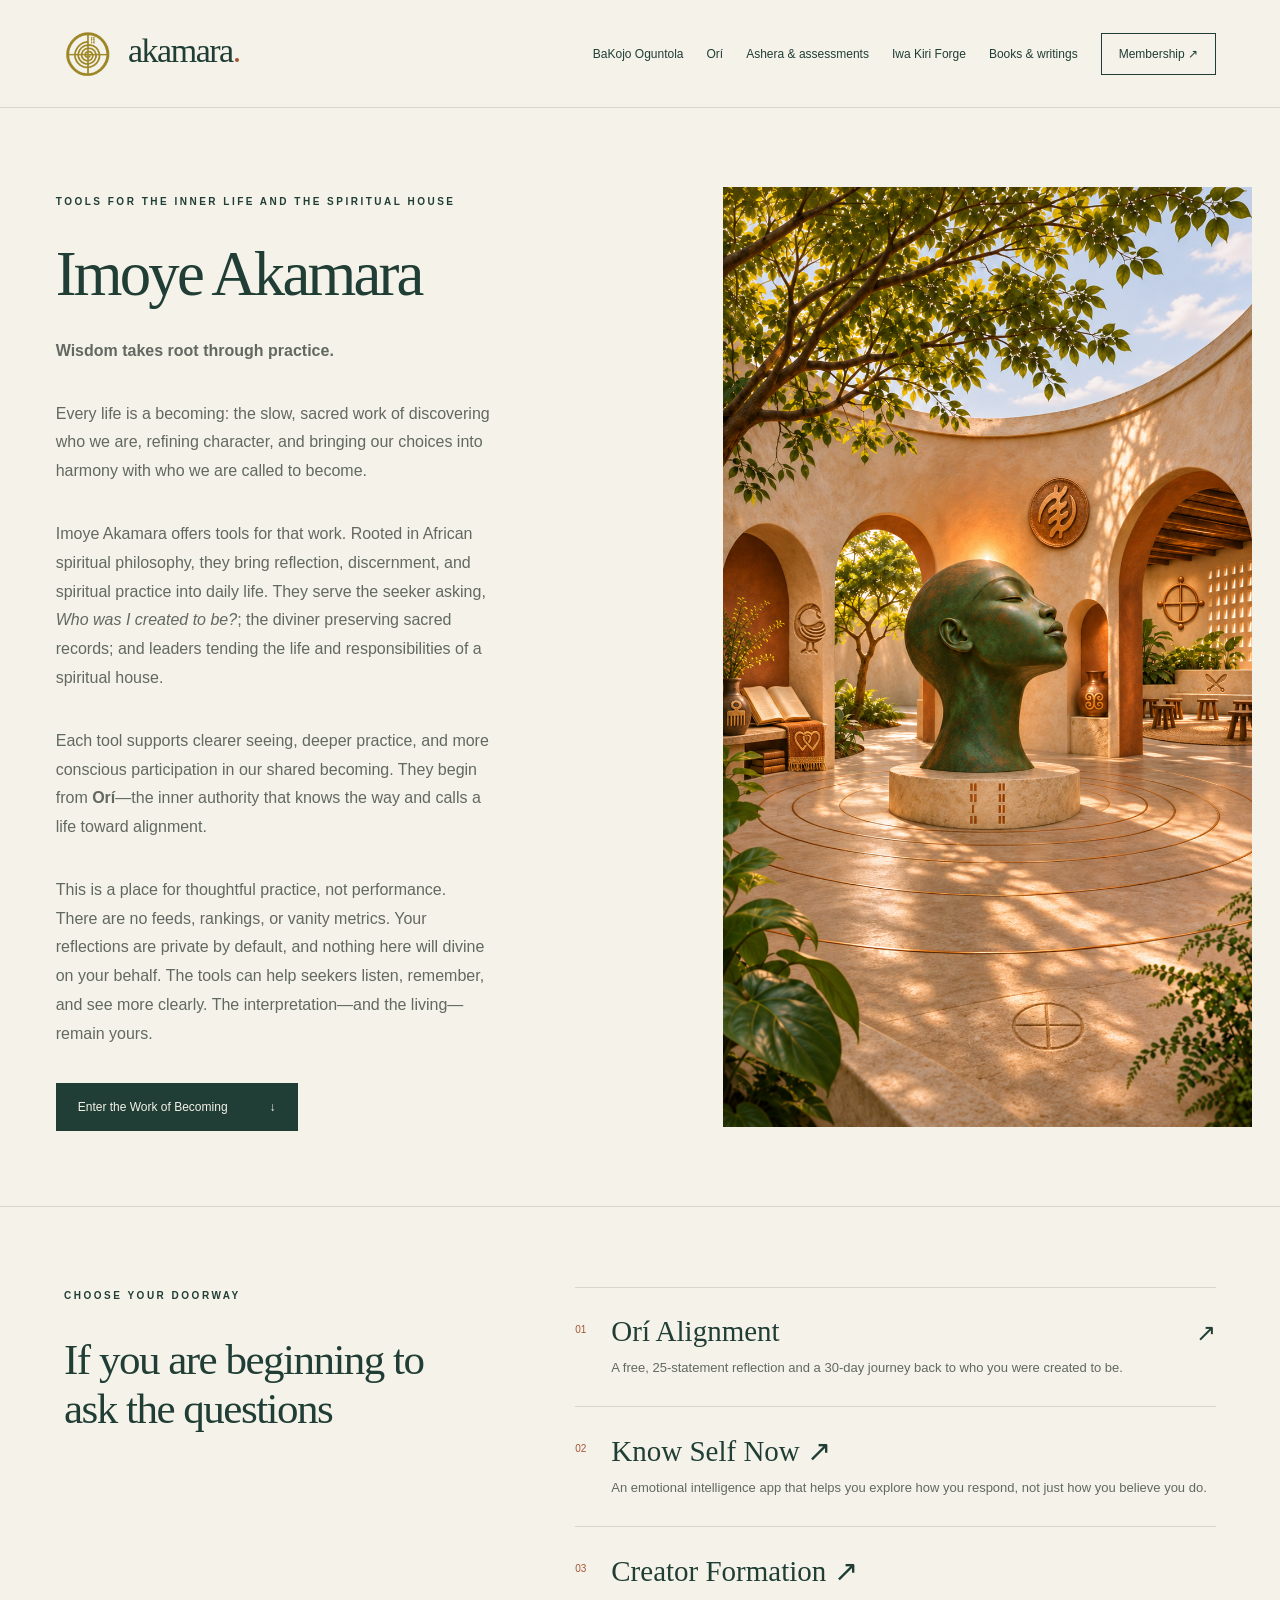
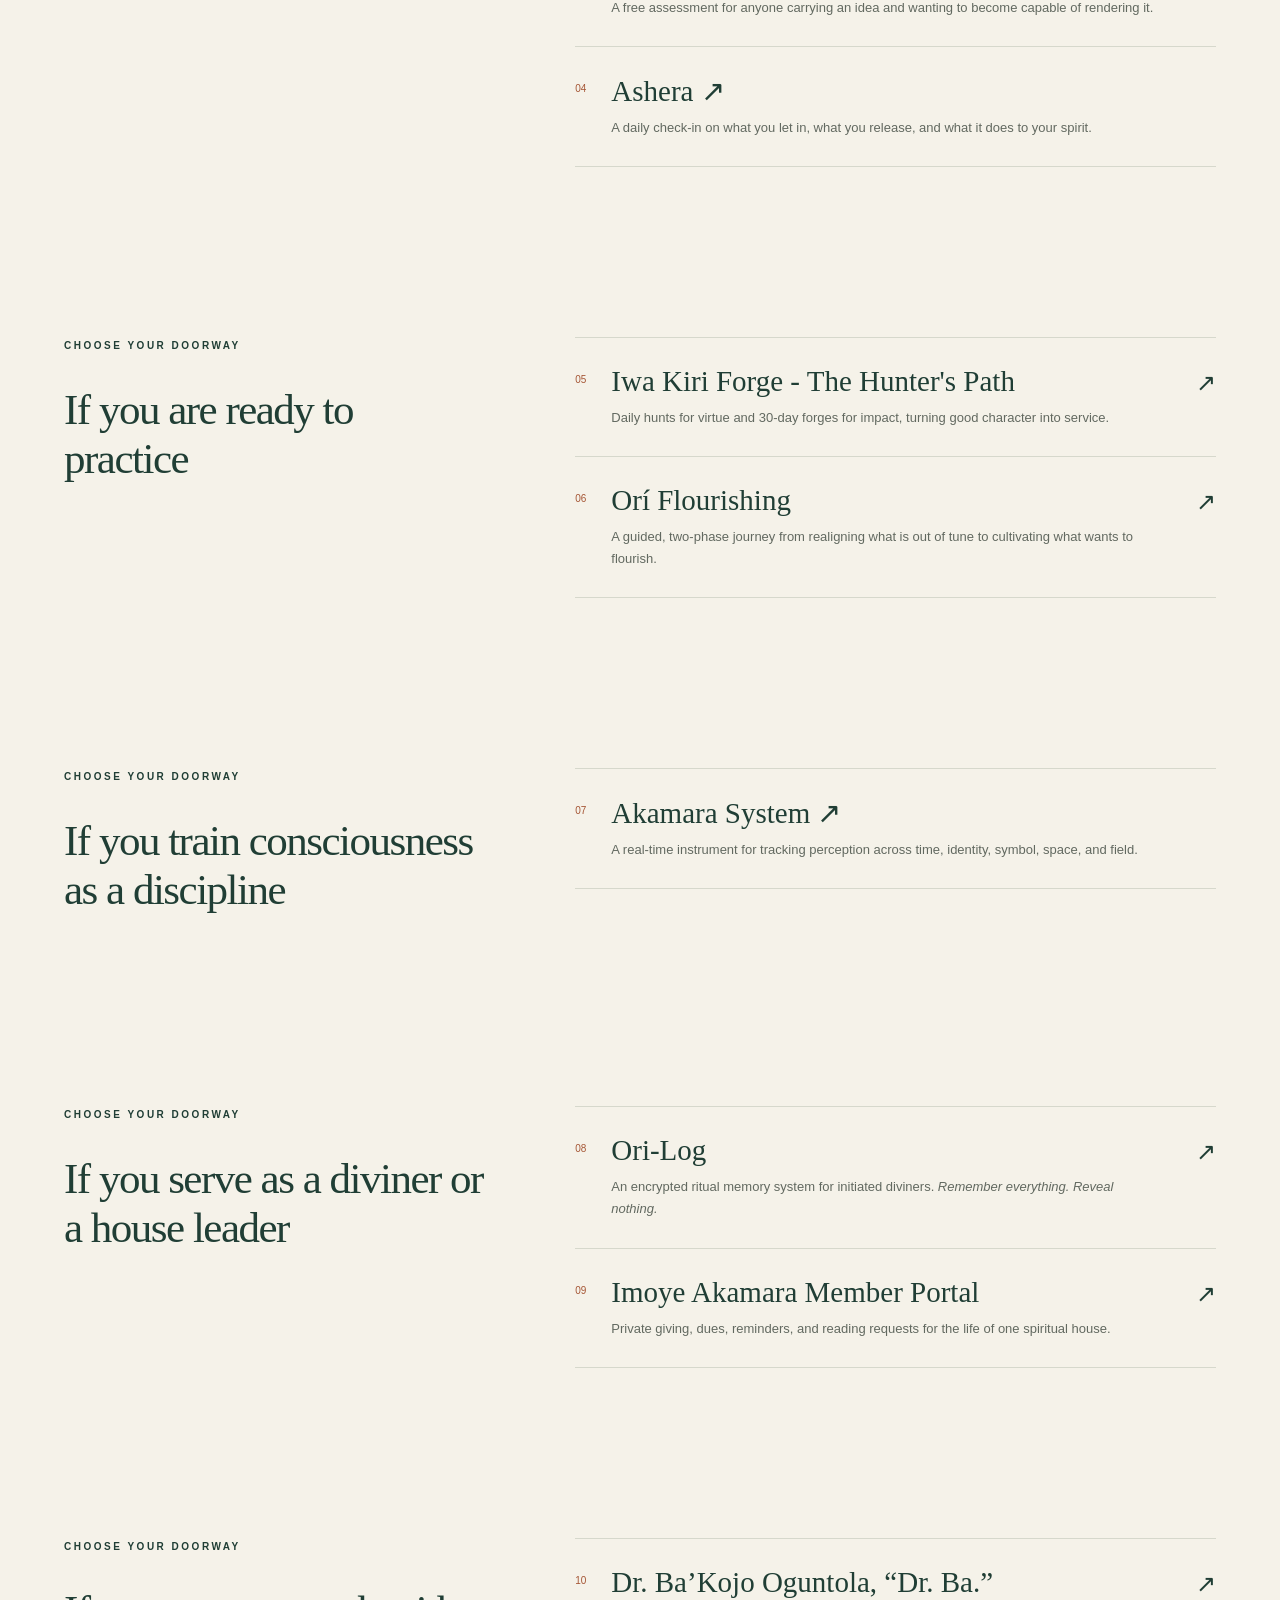
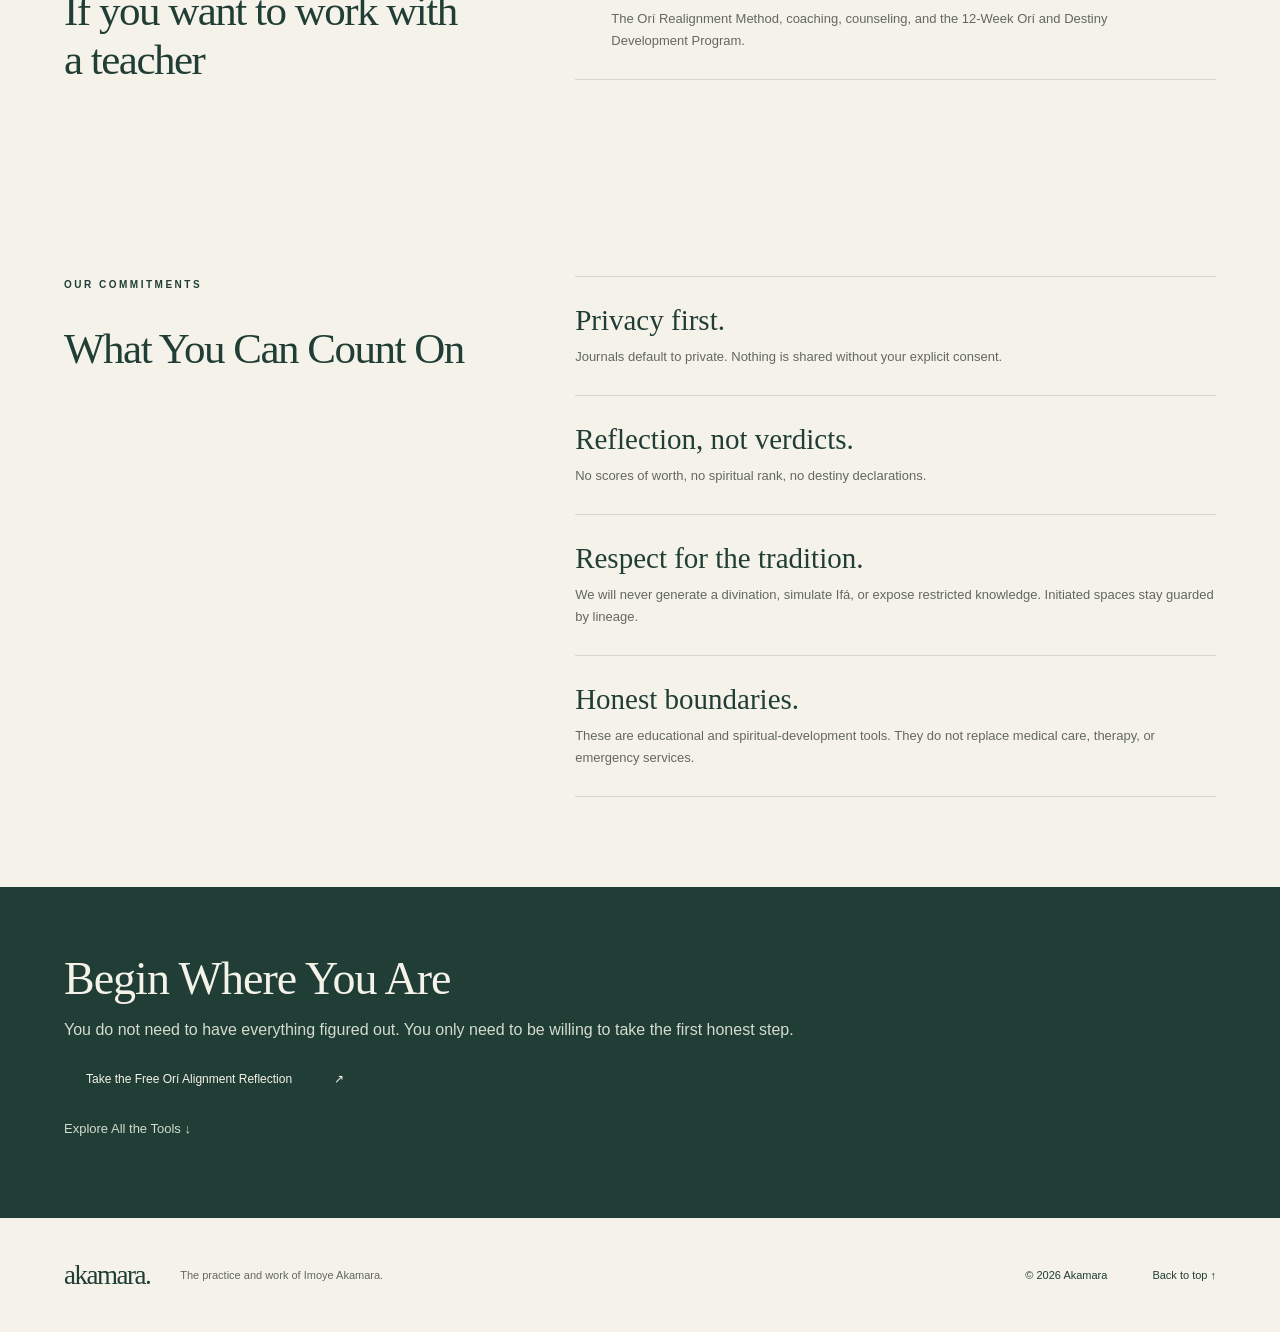
==== commit 7408728b: "Add Akamara emblem image to header" ====
--- a/index.html
+++ b/index.html
@@ -15,7 +15,13 @@
 
   <header>
     <a class="brand" href="index.html" aria-label="Akamara home">
-      <span class="brand-mark" aria-hidden="true">✳</span>
+<img
+  src="images/akamara-emblem.png"
+  alt=""
+  width="48"
+  height="48"
+  style="object-fit: contain; vertical-align: middle; margin-right: 9px;"
+>
       akamara<span class="brand-dot">.</span>
     </a>
 
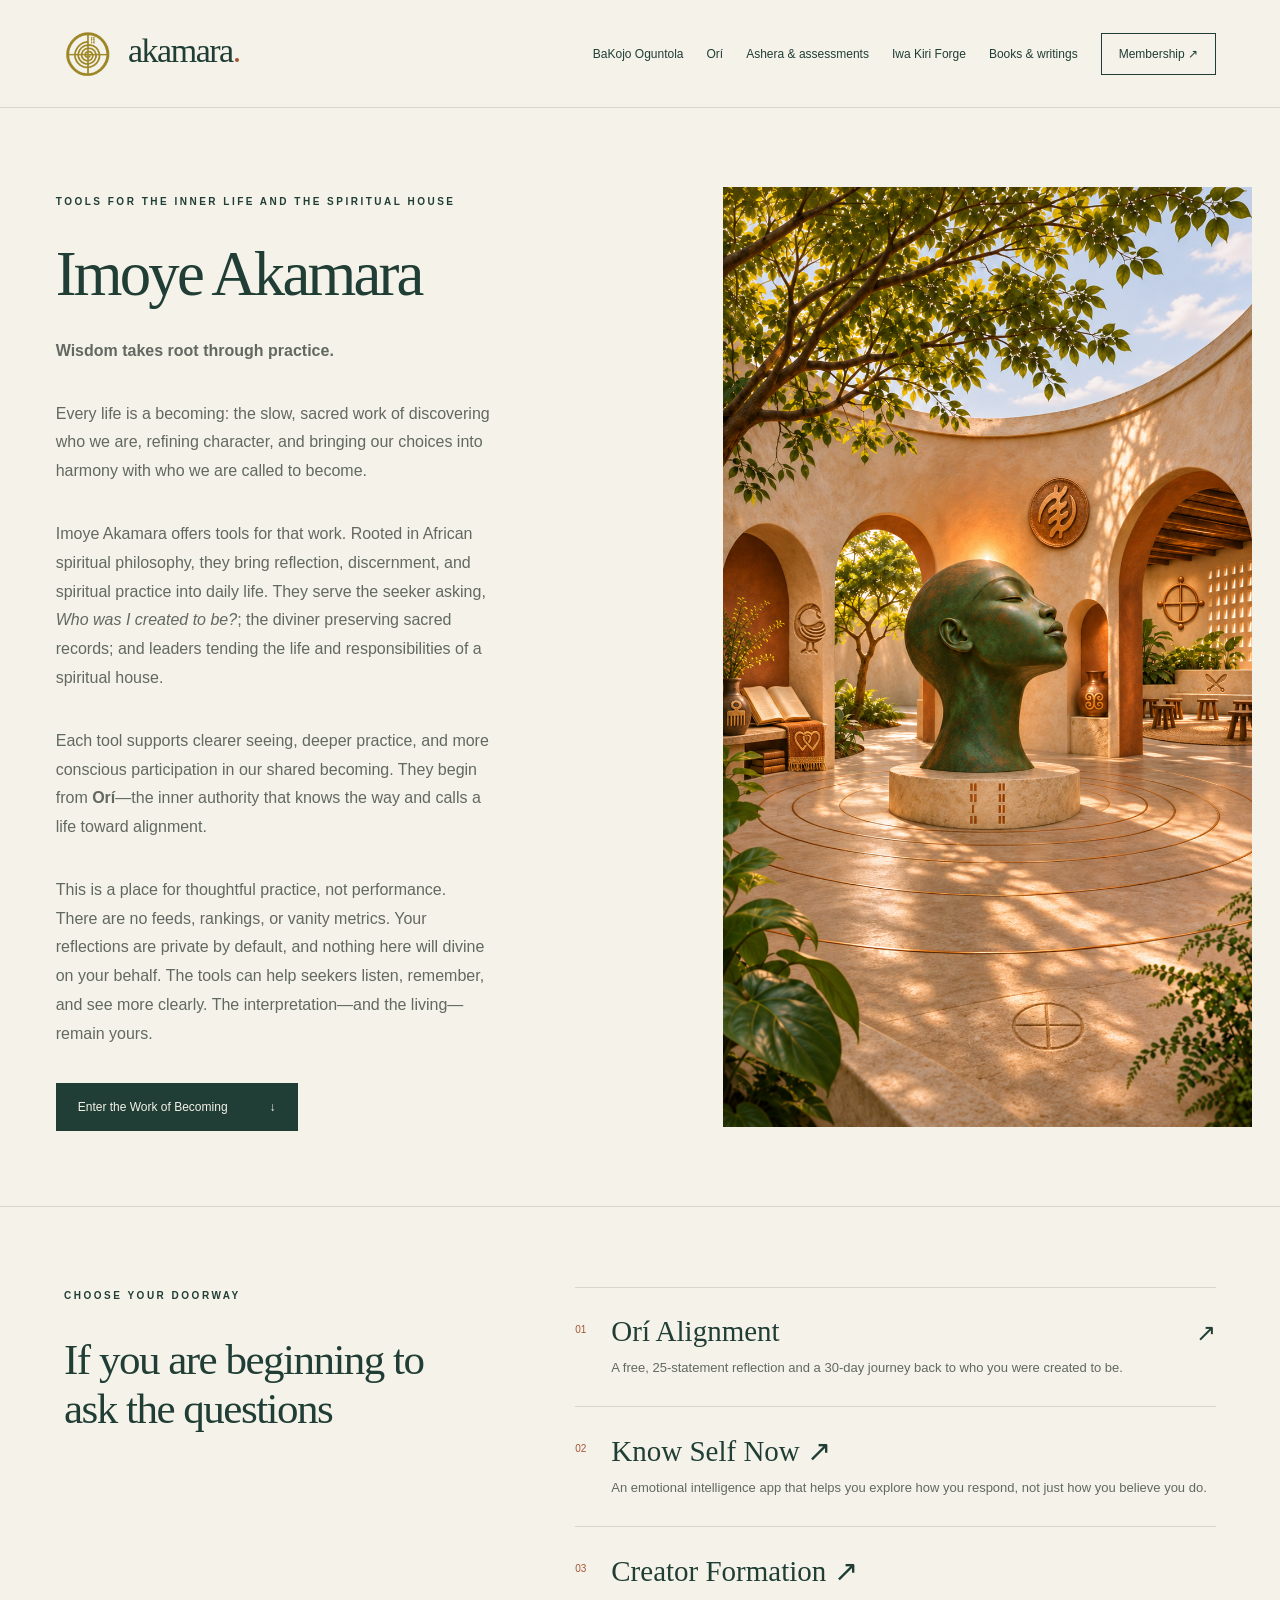
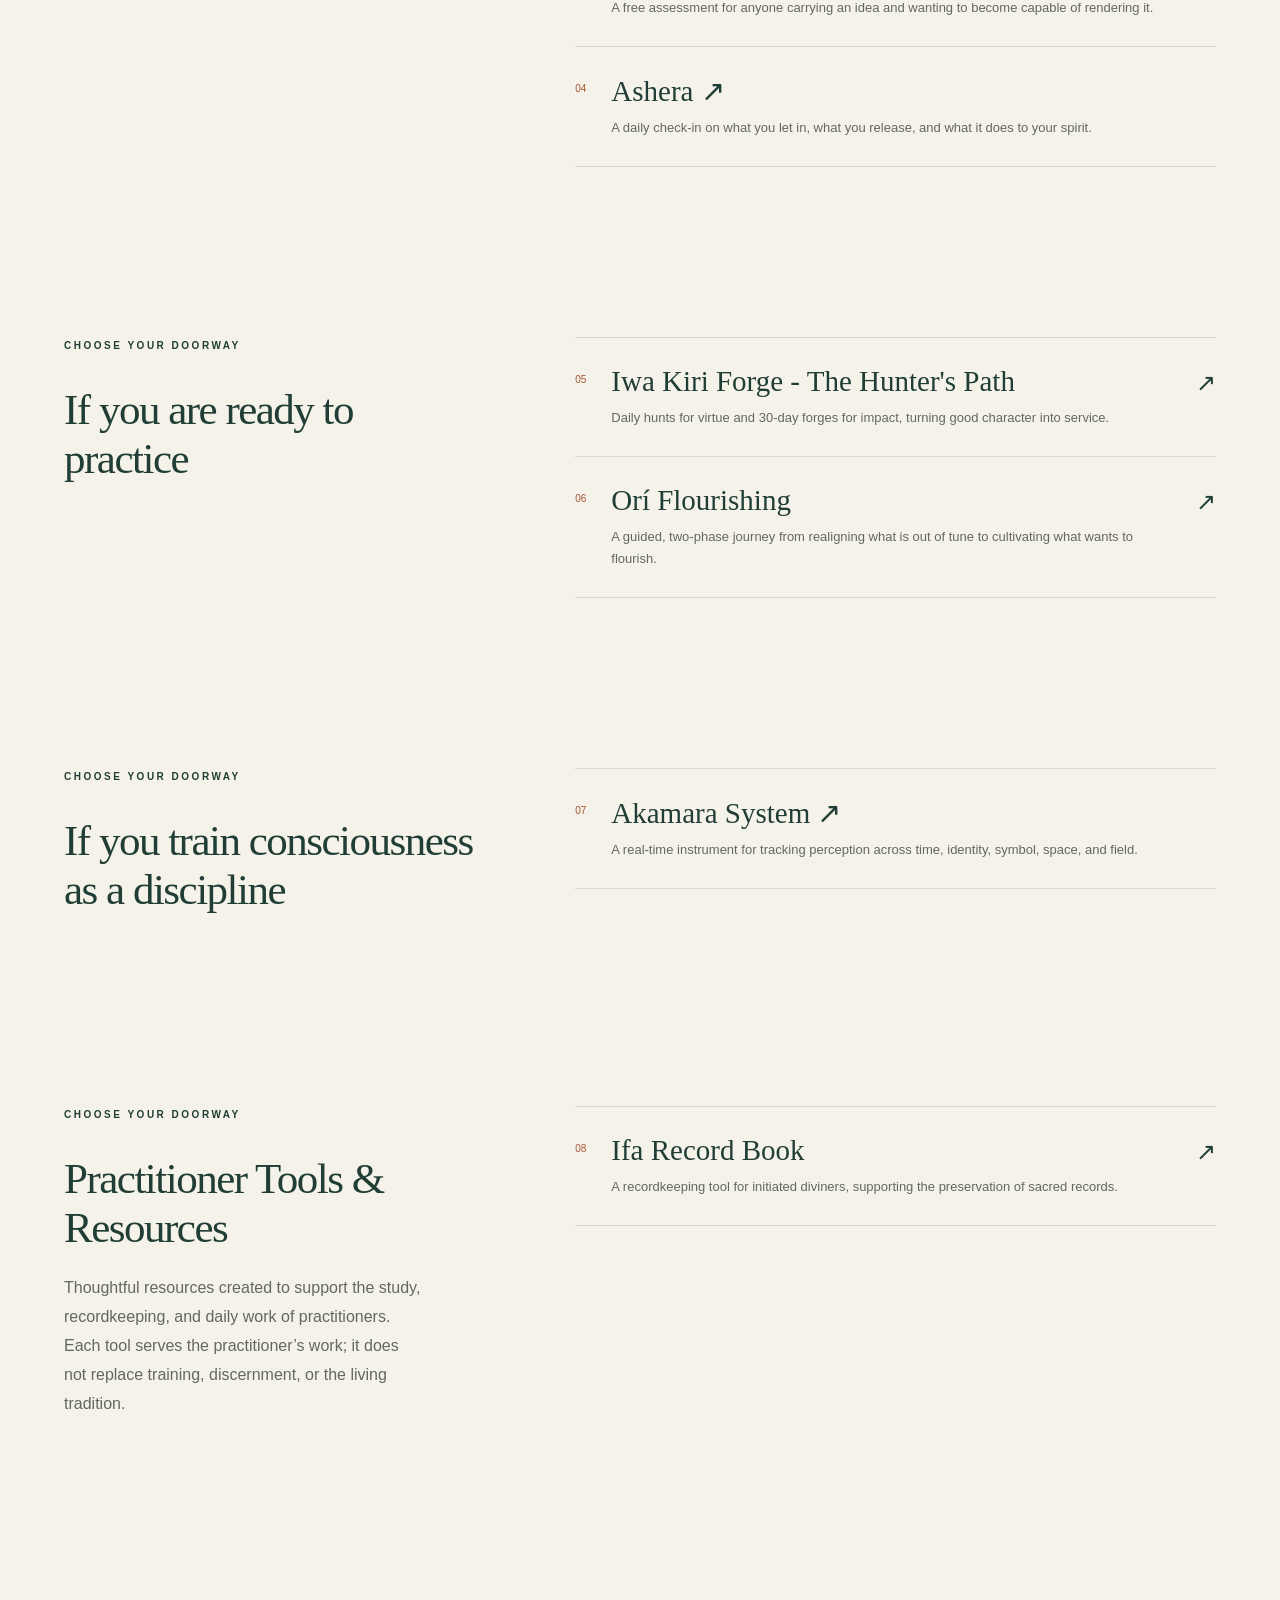
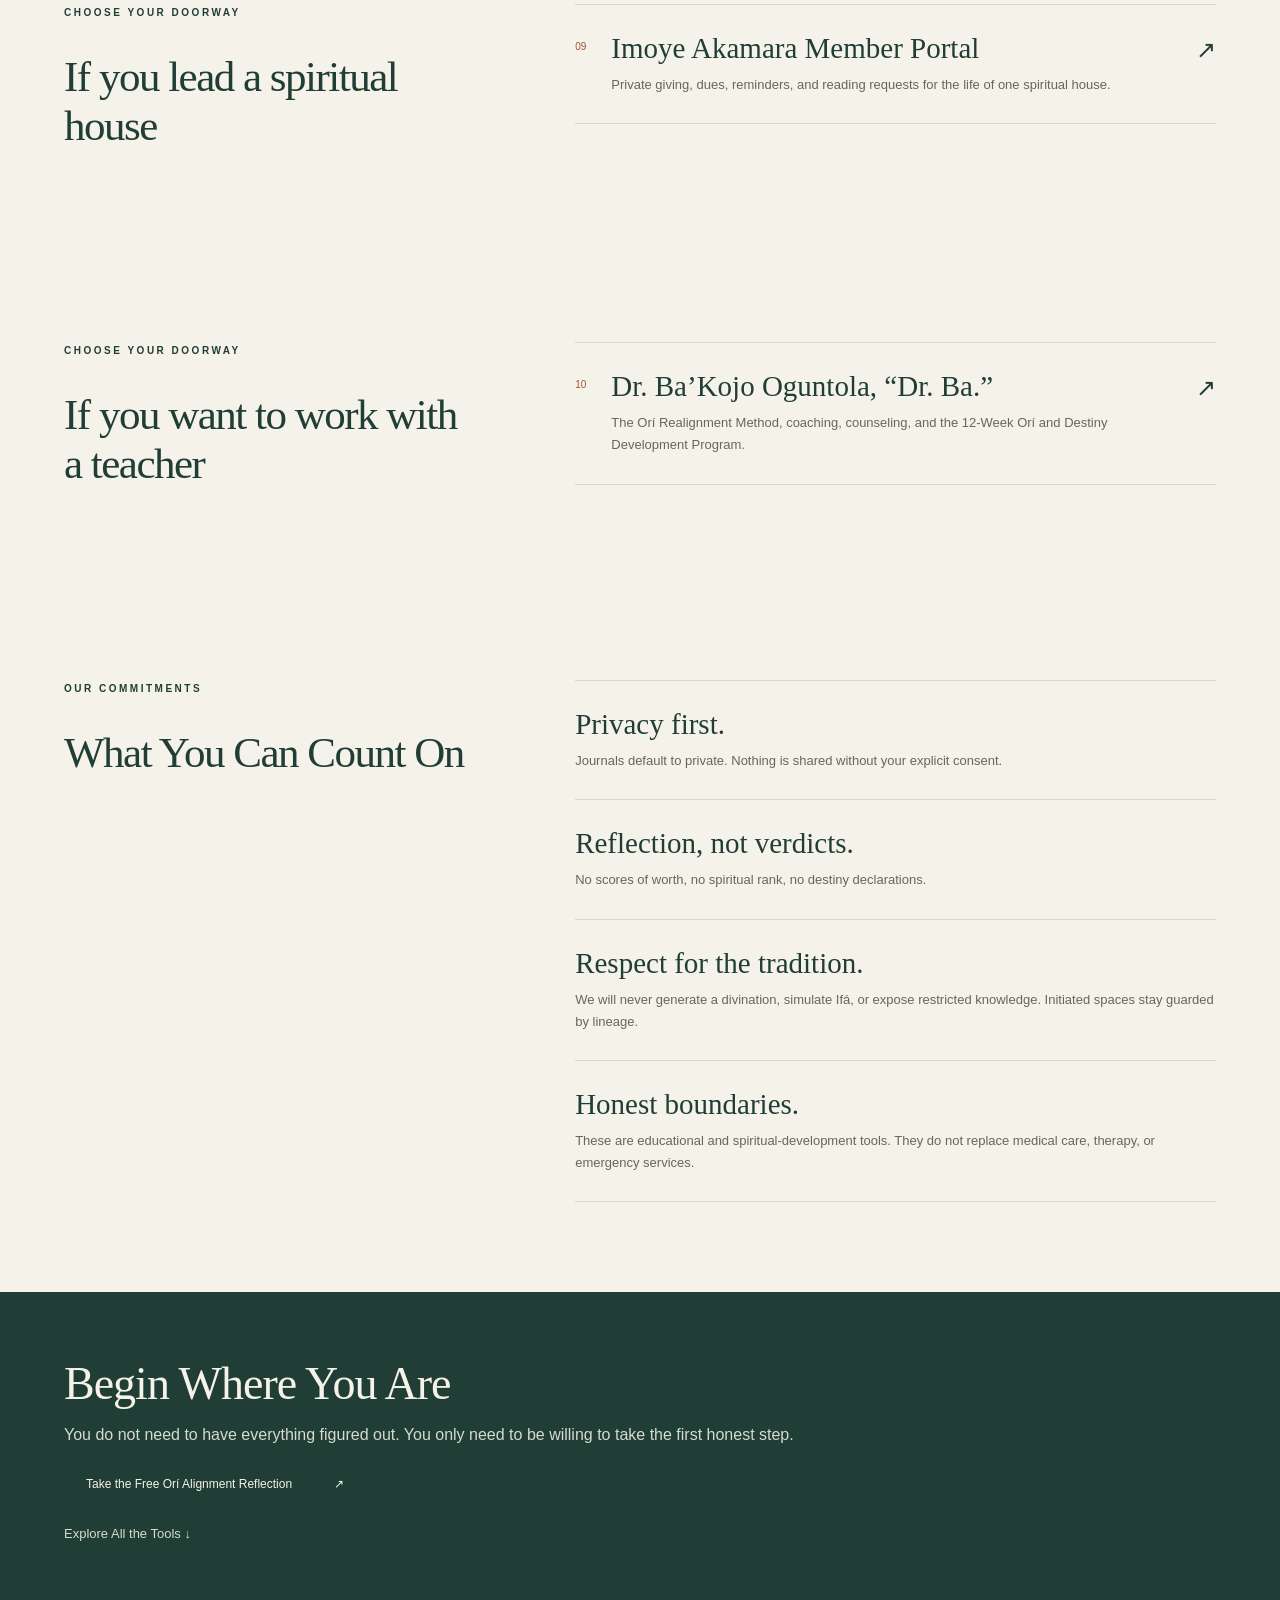
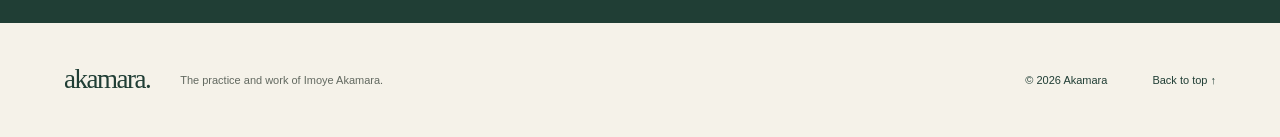
==== commit 01a6de4d: "Create Practitioner Tools category and rename Ifa Record Book Updated the directory sections to incl" ====
--- a/index.html
+++ b/index.html
@@ -208,40 +208,54 @@
       </div>
     </section>
 
-    <section class="directory" aria-labelledby="house-title">
-      <div class="section-heading">
-<p class="eyebrow">CHOOSE YOUR DOORWAY</p>
-        <h2 id="house-title">
-          If you serve as a diviner or a house leader
-        </h2>
-      </div>
-
-      <div class="entries">
-<a class="entry" href="https://ori-log-0d031eff.base44.app">
-  <span class="number">08</span>
-          <div>
-            <h3>Ori-Log</h3>
-            <p>
-              An encrypted ritual memory system for initiated diviners.
-              <em>Remember everything. Reveal nothing.</em>
-            </p>
-          </div>
-          <span class="arrow" aria-hidden="true">↗</span>
-        </a>
-
-<a class="entry" href="https://house-steward-flow.base44.app">
-  <span class="number">09</span>
-          <div>
-            <h3>Imoye Akamara Member Portal</h3>
-            <p>
-              Private giving, dues, reminders, and reading requests
-              for the life of one spiritual house.
-            </p>
-          </div>
-          <span class="arrow" aria-hidden="true">↗</span>
-        </a>
-      </div>
-    </section>
+    <section class="directory" id="practitioner-tools"
+         aria-labelledby="practitioner-title">
+  <div class="section-heading">
+    <p class="eyebrow">CHOOSE YOUR DOORWAY</p>
+    <h2 id="practitioner-title">Practitioner Tools &amp; Resources</h2>
+    <p>
+      Thoughtful resources created to support the study,
+      recordkeeping, and daily work of practitioners.
+      Each tool serves the practitioner’s work; it does not
+      replace training, discernment, or the living tradition.
+    </p>
+  </div>
+
+  <div class="entries">
+    <a class="entry" href="https://ori-log-0d031eff.base44.app">
+      <span class="number">08</span>
+      <div>
+        <h3>Ifa Record Book</h3>
+        <p>
+          A recordkeeping tool for initiated diviners,
+          supporting the preservation of sacred records.
+        </p>
+      </div>
+      <span class="arrow" aria-hidden="true">↗</span>
+    </a>
+  </div>
+</section>
+
+<section class="directory" aria-labelledby="house-title">
+  <div class="section-heading">
+    <p class="eyebrow">CHOOSE YOUR DOORWAY</p>
+    <h2 id="house-title">If you lead a spiritual house</h2>
+  </div>
+
+  <div class="entries">
+    <a class="entry" href="https://house-steward-flow.base44.app">
+      <span class="number">09</span>
+      <div>
+        <h3>Imoye Akamara Member Portal</h3>
+        <p>
+          Private giving, dues, reminders, and reading requests
+          for the life of one spiritual house.
+        </p>
+      </div>
+      <span class="arrow" aria-hidden="true">↗</span>
+    </a>
+  </div>
+</section>
 
     <section class="directory" aria-labelledby="teacher-title">
       <div class="section-heading">
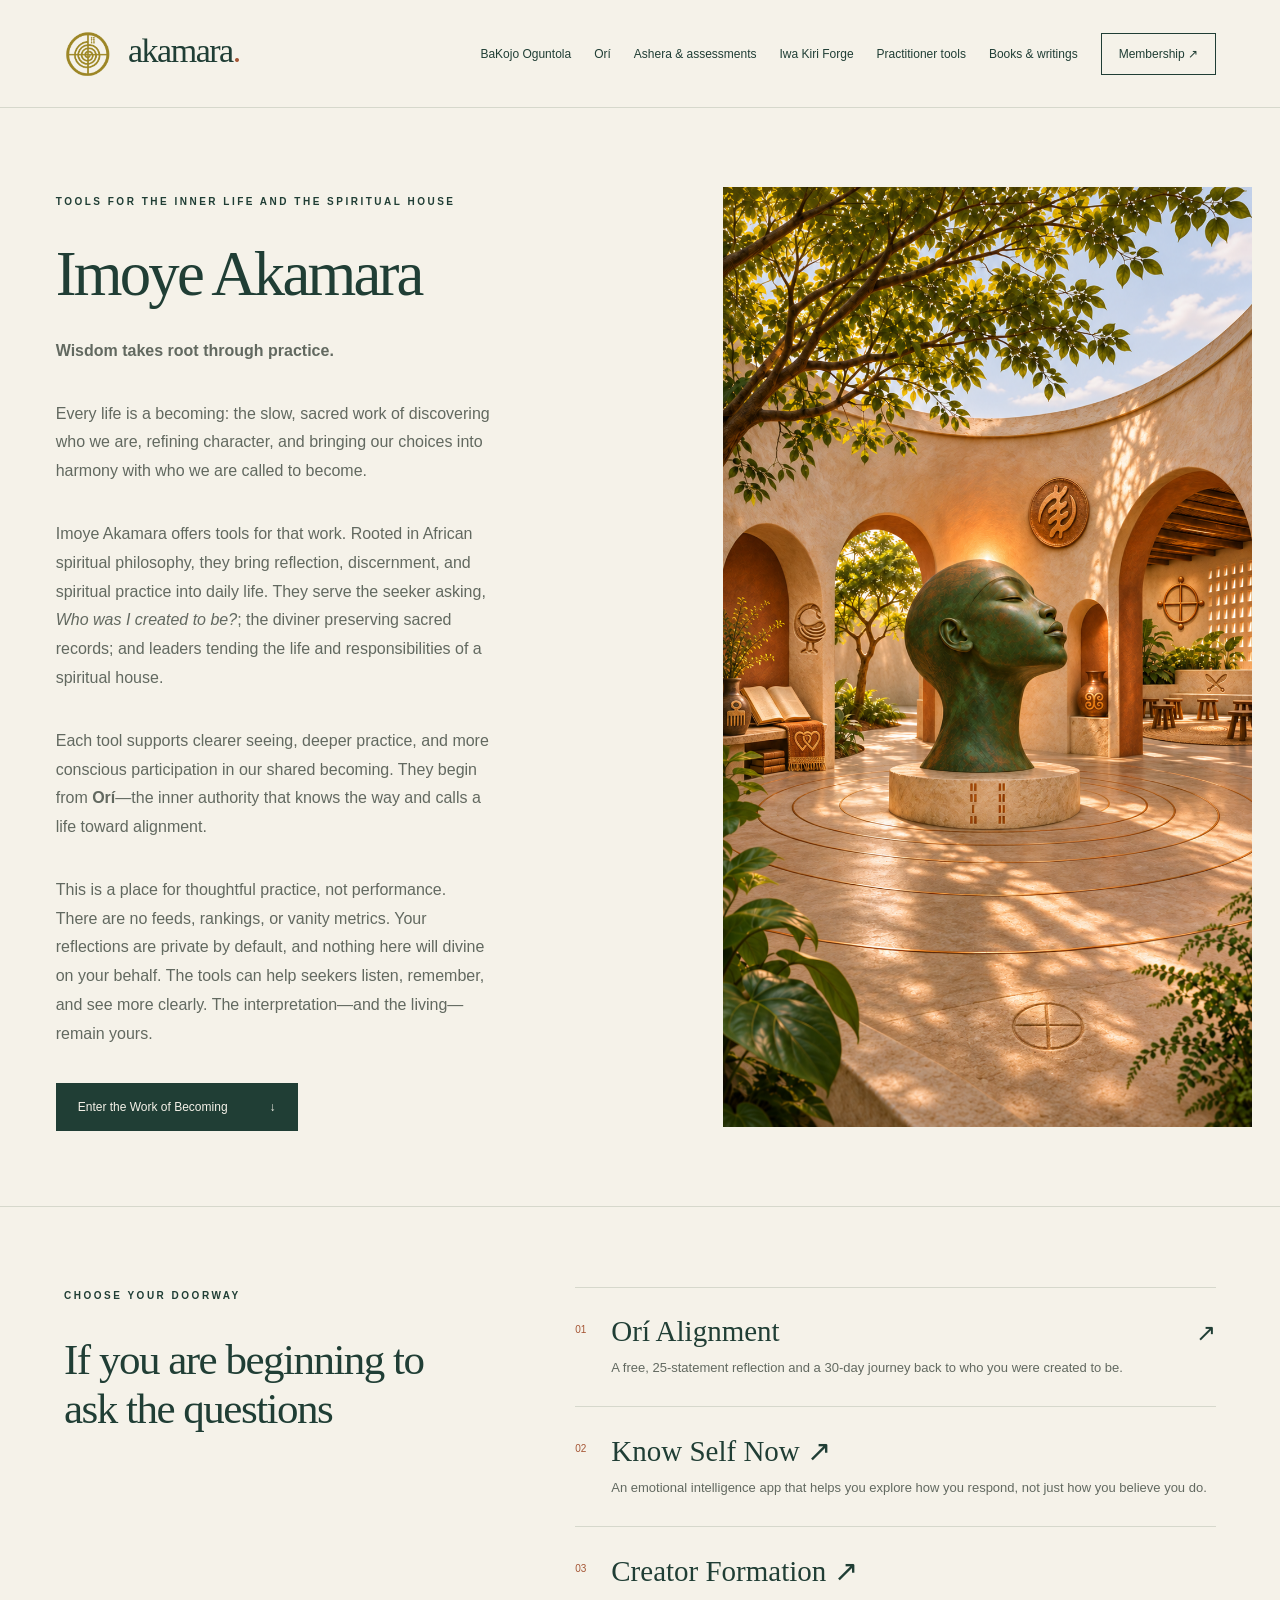
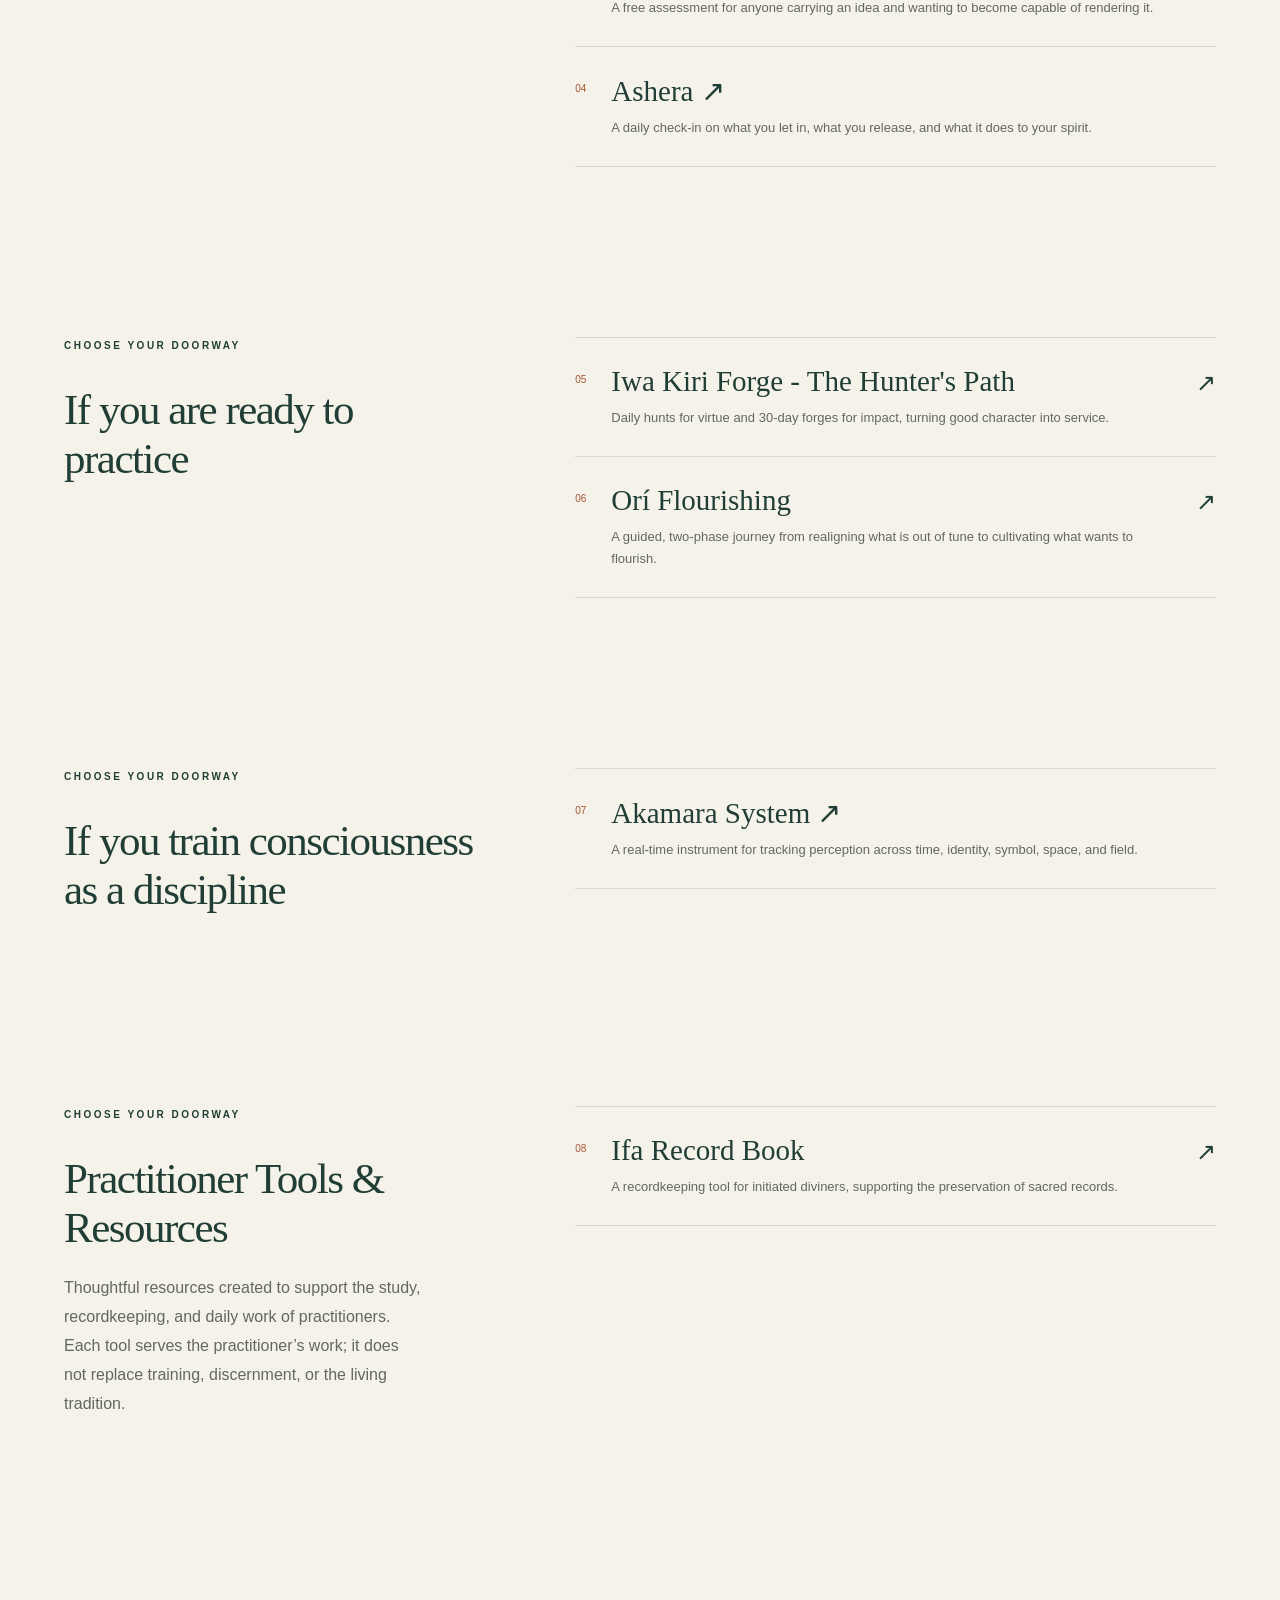
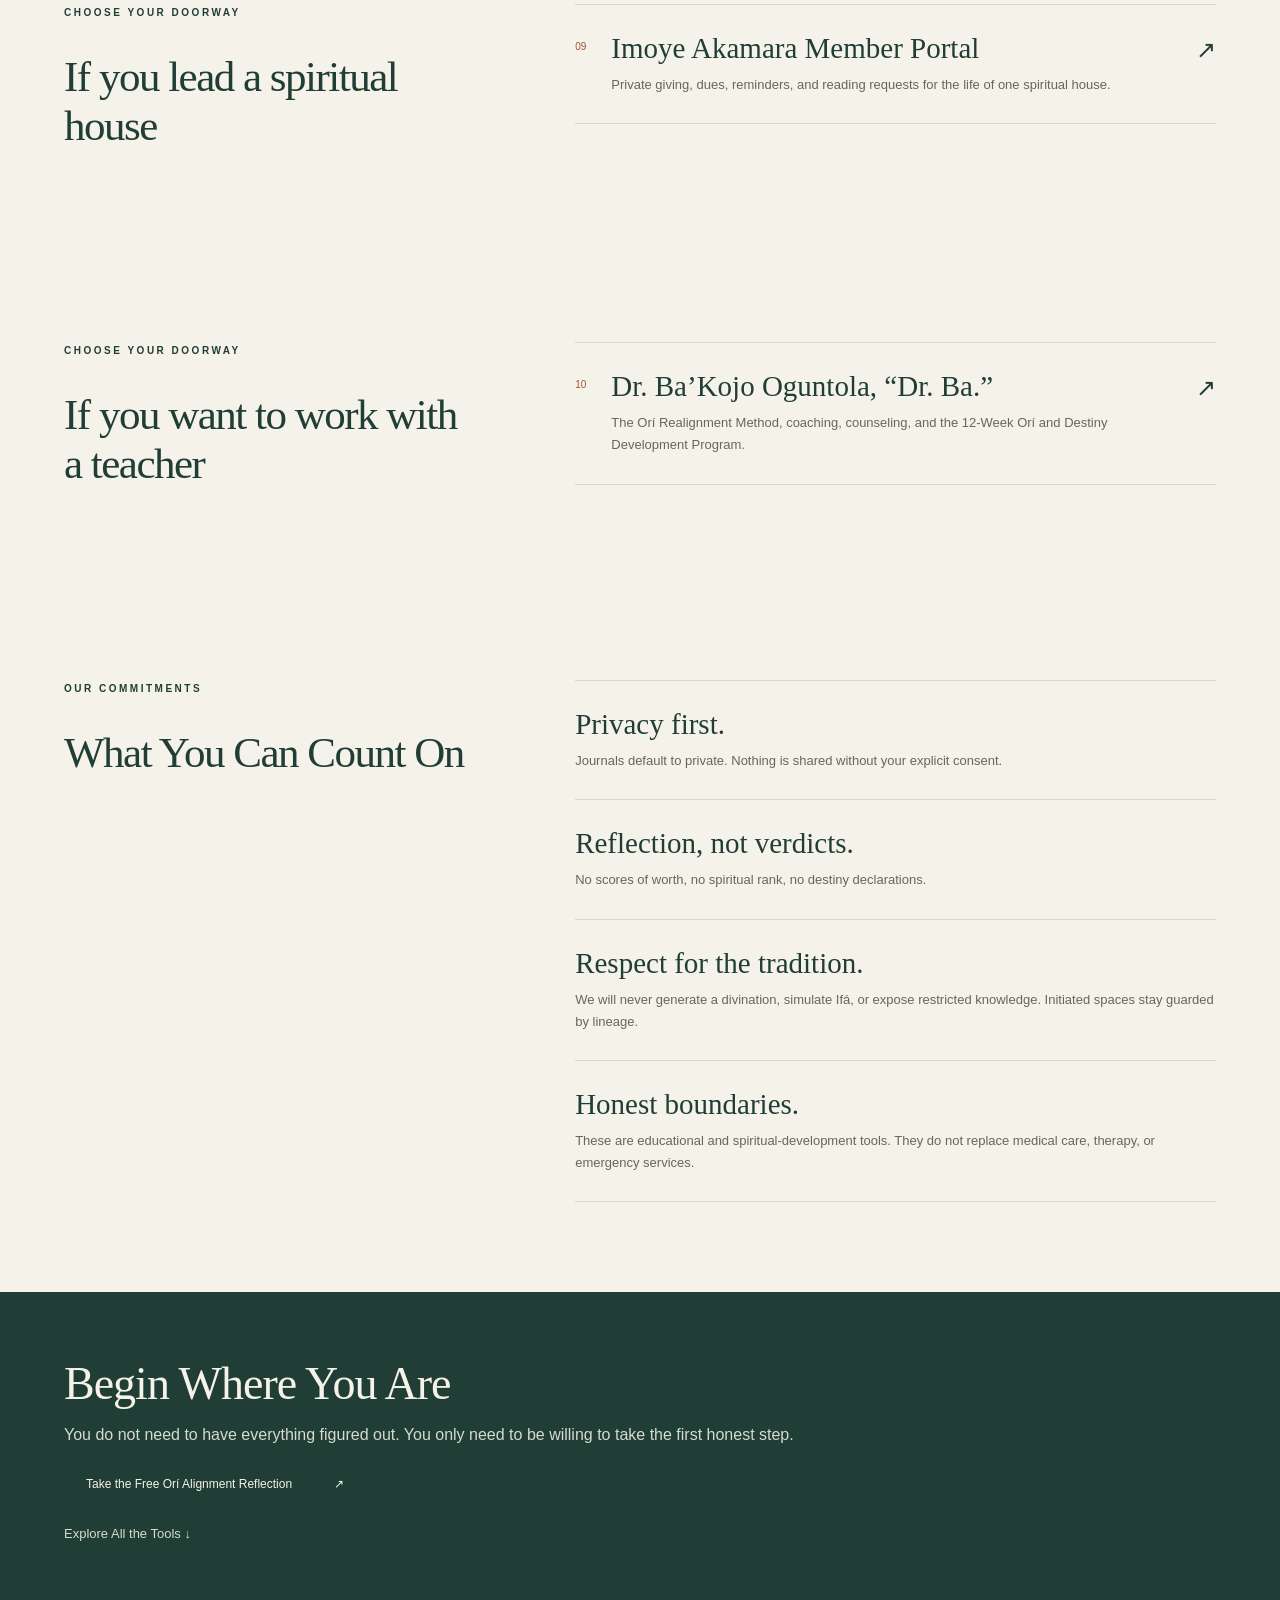
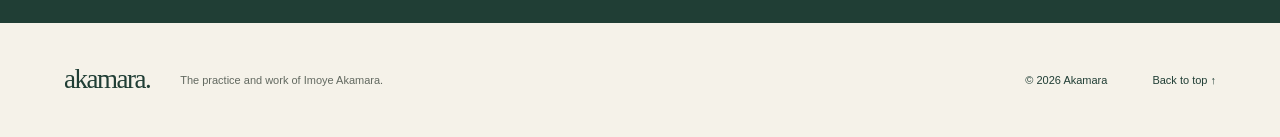
==== commit cb9d9c82: "Add 'Practitioner tools' link to navigation" ====
--- a/index.html
+++ b/index.html
@@ -34,8 +34,9 @@
     <nav id="navigation" aria-label="Main navigation">
       <a href="bakojo-oguntola.html">BaKojo Oguntola</a>
       <a href="ori.html">Orí</a>
-<a href="asera.html">Ashera &amp; assessments</a>
+      <a href="asera.html">Ashera &amp; assessments</a>
       <a href="iwakiri-forge.html">Iwa Kiri Forge</a>
+  <a href="practitioner-tools.html">Practitioner tools</a>
       <a href="books.html">Books &amp; writings</a>
       <a class="membership" href="membership.html">Membership ↗</a>
     </nav>
